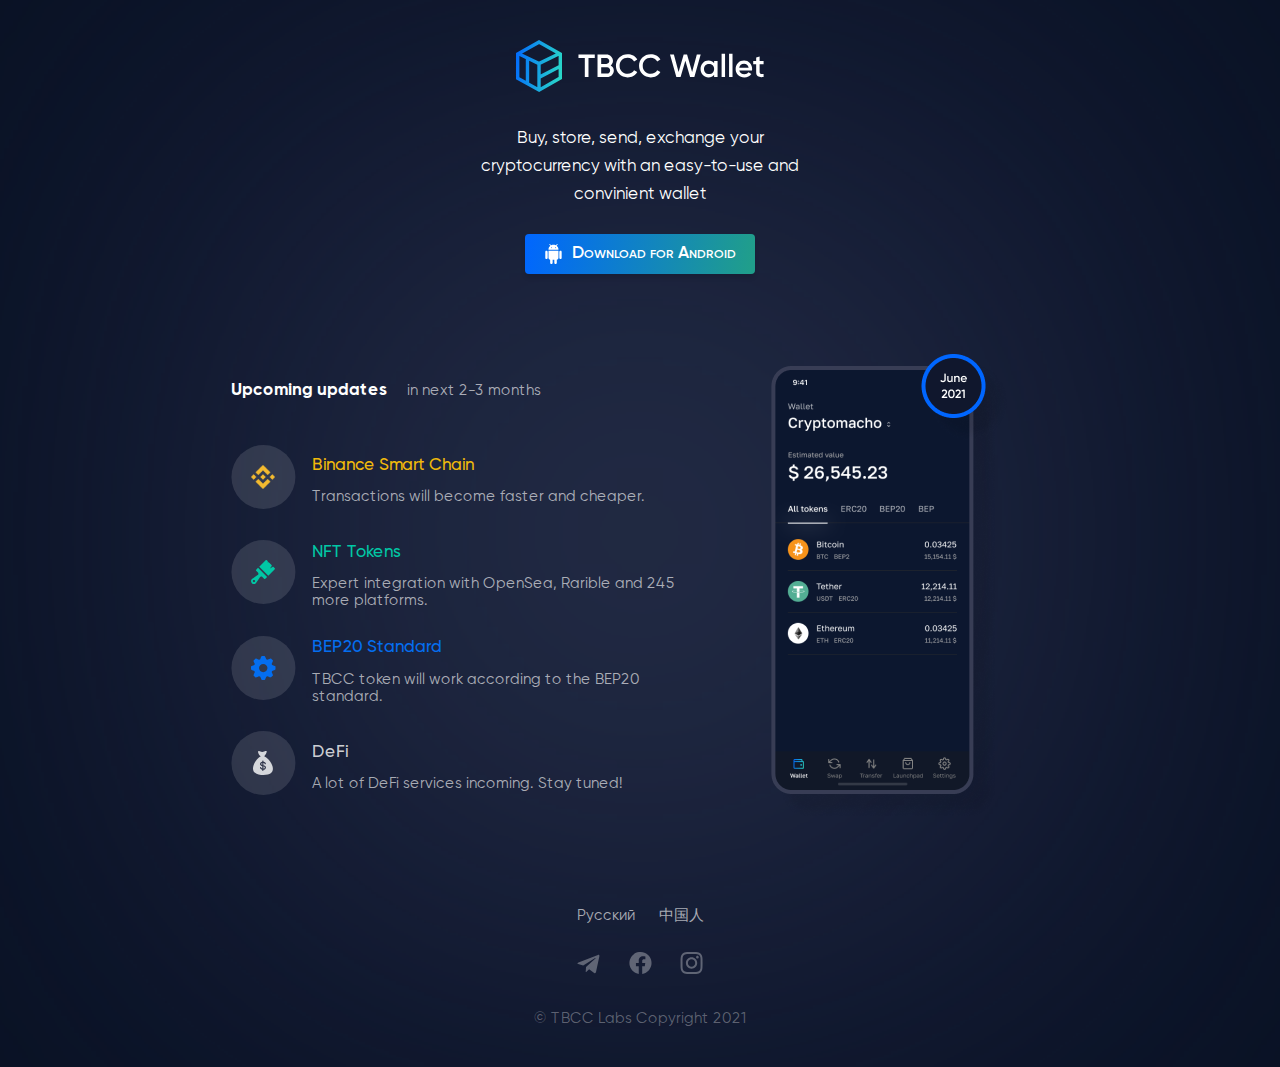
==== index.html @ d1c613a8 "first commit" ====
<!DOCTYPE html>
<html lang="en">
  <head>
    <meta charset="utf-8">
    <meta name="viewport" content="width=device-width, initial-scale=1, user-scalable=no, shrink-to-fit=no">
    <link rel="shortcut icon" type="image/x-icon" sizes="256x256" href="favicon.ico"/>
    <link rel="stylesheet" href="css/aos.css">
    <link rel="stylesheet" href="css/style.css">
    <title>Home</title>
  </head>
<body>

<!--заглушка-->
<section>
    <div class="center-block">

        <a href="index.html" class="logo">
            <img src="img/logo.svg" alt="">
        </a>

        <p id="plugP">
            Buy, store, send, exchange your cryptocurrency
            with an easy-to-use and convinient wallet
        </p>

        <a href="#" class="btn">
            <svg width="17" height="20" viewBox="0 0 17 20" fill="none" xmlns="http://www.w3.org/2000/svg">
                <g clip-path="url(#clip0)">
                    <path d="M1.41553 6.65836C0.726525 6.65836 0.167969 7.21691 0.167969 7.90592V13.7279C0.167969 14.4169 0.726525 14.9754 1.41553 14.9754C2.10454 14.9754 2.66309 14.4169 2.66309 13.7279V7.90592C2.66309 7.21691 2.10454 6.65836 1.41553 6.65836Z" fill="white"/>
                    <path d="M15.5544 6.65836C14.8654 6.65836 14.3069 7.21691 14.3069 7.90592V13.7279C14.3069 14.4169 14.8654 14.9754 15.5544 14.9754C16.2435 14.9754 16.802 14.4169 16.802 13.7279V7.90592C16.802 7.21691 16.2435 6.65836 15.5544 6.65836Z" fill="white"/>
                    <path d="M13.0594 6.65836H3.91062C3.68095 6.65836 3.49475 6.84455 3.49475 7.07422V13.7279C3.49456 14.7161 4.18992 15.5679 5.15818 15.7656V18.7181C5.15818 19.4071 5.71674 19.9657 6.40575 19.9657C7.09475 19.9657 7.65331 19.4071 7.65331 18.7181V15.8071H9.31674V18.7181C9.31674 19.4071 9.8753 19.9657 10.5643 19.9657C11.2533 19.9657 11.8119 19.4071 11.8119 18.7181V15.7656C12.7801 15.5679 13.4755 14.7161 13.4753 13.7279V7.07422C13.4753 6.84455 13.2891 6.65836 13.0594 6.65836Z" fill="white"/>
                    <path d="M11.5082 1.72799L12.5221 0.71497C12.6872 0.555399 12.6918 0.292163 12.5323 0.126939C12.3727 -0.0382459 12.1095 -0.0428073 11.9442 0.116725C11.9408 0.120078 11.9374 0.123469 11.934 0.126939L10.753 1.30799C9.30654 0.679649 7.66416 0.679649 6.21769 1.30799L5.03668 0.126121C4.87149 -0.0334506 4.60822 -0.0288502 4.44865 0.136335C4.29301 0.297505 4.29301 0.552982 4.44865 0.714113L5.46167 1.72795C4.2267 2.54511 3.48705 3.92994 3.49469 5.41076C3.49469 5.64043 3.68089 5.82663 3.91056 5.82663H13.0594C13.289 5.82663 13.4752 5.64043 13.4752 5.41076C13.4828 3.92998 12.7432 2.54515 11.5082 1.72799Z" fill="white"/>
                    <path d="M6.40574 4.16325C6.63541 4.16325 6.8216 3.97706 6.8216 3.74738C6.8216 3.5177 6.63541 3.33151 6.40574 3.33151C6.17606 3.33151 5.98987 3.5177 5.98987 3.74738C5.98987 3.97706 6.17606 4.16325 6.40574 4.16325Z" fill="#046CF3"/>
                    <path d="M10.5643 4.16325C10.794 4.16325 10.9802 3.97706 10.9802 3.74738C10.9802 3.5177 10.794 3.33151 10.5643 3.33151C10.3346 3.33151 10.1484 3.5177 10.1484 3.74738C10.1484 3.97706 10.3346 4.16325 10.5643 4.16325Z" fill="#046CF3"/>
                </g>
                <defs>
                    <clipPath id="clip0">
                        <rect width="16.6862" height="20" fill="white" transform="translate(0.139648)"/>
                    </clipPath>
                </defs>
            </svg>
            <span id="plugButton">Download for Android</span>
        </a>

        <div class="two-block">
            <div class="column-one">
                <div class="caption">
                    <i style="font-style: normal" id="plugCaption">Upcoming updates</i>
                    <span id="plugCaptionSpan">in next 2-3 months</span>
                </div>
                <div class="column__list">
                    <div class="list-item">
                        <div class="logo-icon">
                            <img src="img/icon1.svg" alt="">
                        </div>
                        <div class="text">
                            <div class="name name--yellow">Binance Smart Chain</div>
                            <p id="plugItemOne">Transactions will become faster and cheaper.</p>
                        </div>
                    </div>
                    <div class="list-item">
                        <div class="logo-icon">
                            <img src="img/icon2.svg" alt="">
                        </div>
                        <div class="text">
                            <div class="name name--green">NFT Tokens</div>
                            <p id="plugItemTwo">
                                Expert integration with OpenSea, Rarible and 245 more platforms.
                            </p>
                        </div>
                    </div>
                    <div class="list-item">
                        <div class="logo-icon">
                            <img src="img/icon3.svg" alt="">
                        </div>
                        <div class="text">
                            <div class="name name--blue">BEP20 Standard</div>
                            <p id="plugItemThree">
                                TBCC token will work according to the BEP20 standard.
                            </p>
                        </div>
                    </div>
                    <div class="list-item">
                        <div class="logo-icon">
                            <img src="img/icon4.svg" alt="">
                        </div>
                        <div class="text">
                            <div class="name">DeFi</div>
                            <p id="plugItemFour">A lot of DeFi services incoming. Stay tuned!</p>
                        </div>
                    </div>
                </div>
            </div>
            <div class="column-two">
                <img src="img/plug.png" alt="">
            </div>
        </div>

        <div class="lang-box">
            <span id="lang-ru">Русский</span>
            <span id="lang-ch">中国人</span>
        </div>

        <div class="soc-box">
            <a href="https://t.me/joinchat/AAAAAFKdWltCBS0pf0ETiQ">
                <svg width="23" height="20" viewBox="0 0 23 20" fill="none" xmlns="http://www.w3.org/2000/svg">
                    <path d="M20.9279 0.895567L1.44176 8.40964C0.112916 8.94285 0.119189 9.68516 1.20129 10.0166L6.2009 11.5775L17.7788 4.27256C18.3256 3.94114 18.8264 4.11887 18.4145 4.4848L9.03423 12.9503L9.13041 13.1186L9.03423 12.9513L8.68921 18.1078C8.88517 18.1053 9.07802 18.0585 9.2533 17.9709C9.42858 17.8833 9.58174 17.7571 9.70126 17.6018L12.1321 15.2389L17.1871 18.9756C18.1176 19.4879 18.7888 19.2223 19.0209 18.1109L22.3393 2.4722C22.6791 1.1099 21.8197 0.492001 20.93 0.895567" fill="white" fill-opacity="0.32"/>
                </svg>

            </a>
            <a href="https://m.facebook.com/TBCC-Labs-112734580490523/">
                <svg width="23" height="22" viewBox="0 0 23 22" fill="none" xmlns="http://www.w3.org/2000/svg">
                    <path d="M22.5502 11.0687C22.5504 8.95335 21.9444 6.88221 20.8039 5.1006C19.6635 3.31899 18.0363 1.90154 16.1151 1.01612C14.194 0.130707 12.0593 -0.185581 9.96393 0.104716C7.86856 0.395012 5.90028 1.27973 4.29219 2.6541C2.6841 4.02846 1.50357 5.8349 0.890414 7.85946C0.277253 9.88403 0.25715 12.0419 0.832484 14.0775C1.40782 16.1132 2.55449 17.9413 4.13669 19.3454C5.7189 20.7495 7.67035 21.6707 9.75994 22V14.2608H6.93329V11.0687H9.75994V8.6296C9.69834 8.06038 9.76279 7.48458 9.94873 6.94308C10.1347 6.40157 10.4375 5.90764 10.8358 5.49635C11.2341 5.08506 11.7181 4.76649 12.2533 4.56326C12.7886 4.36003 13.362 4.27712 13.9329 4.32042C14.7578 4.33149 15.5815 4.409 16.3942 4.5485V7.25004H15.0036C14.7651 7.21912 14.5228 7.24197 14.2943 7.31692C14.0658 7.39187 13.857 7.51701 13.6832 7.68318C13.5094 7.84935 13.375 8.05232 13.2898 8.2772C13.2047 8.50209 13.1709 8.74318 13.1911 8.98279V11.0577H16.2691L15.7786 14.2486H13.1911V21.9889C15.7989 21.5879 18.1767 20.266 19.8936 18.2626C21.6106 16.2593 22.553 13.7071 22.5502 11.0687Z" fill="white" fill-opacity="0.32"/>
                </svg>

            </a>
            <a href="http://Instagram.com/tbcc_labs">
                <svg width="23" height="22" viewBox="0 0 23 22" fill="none" xmlns="http://www.w3.org/2000/svg">
                    <path d="M11.5503 1.98202C14.4874 1.98202 14.8353 1.9932 15.9952 2.04612C17.0677 2.09507 17.6501 2.27427 18.0378 2.42487C18.5512 2.62442 18.9177 2.86282 19.3026 3.24773C19.6875 3.63263 19.9259 3.99911 20.1254 4.51251C20.276 4.90017 20.4552 5.48261 20.5042 6.55506C20.5571 7.71501 20.5683 8.06288 20.5683 11C20.5683 13.9372 20.5571 14.285 20.5042 15.4449C20.4552 16.5174 20.276 17.0999 20.1254 17.4875C19.9259 18.0009 19.6875 18.3674 19.3026 18.7523C18.9177 19.1372 18.5512 19.3756 18.0378 19.5751C17.6501 19.7258 17.0677 19.905 15.9952 19.9539C14.8355 20.0068 14.4876 20.018 11.5503 20.018C8.61296 20.018 8.26508 20.0068 7.10535 19.9539C6.03286 19.905 5.45042 19.7258 5.06281 19.5751C4.54936 19.3756 4.18288 19.1372 3.79798 18.7523C3.41307 18.3674 3.17466 18.0009 2.97516 17.4875C2.82452 17.0999 2.64532 16.5174 2.59637 15.445C2.54345 14.285 2.53227 13.9372 2.53227 11C2.53227 8.06288 2.54345 7.71501 2.59637 6.5551C2.64532 5.48261 2.82452 4.90017 2.97516 4.51251C3.17466 3.99911 3.41307 3.63263 3.79798 3.24773C4.18288 2.86282 4.54936 2.62442 5.06281 2.42487C5.45042 2.27427 6.03286 2.09507 7.10531 2.04612C8.26525 1.9932 8.61313 1.98202 11.5503 1.98202ZM11.5503 0C8.56283 0 8.18827 0.0126627 7.01501 0.0661955C5.84414 0.119641 5.04456 0.305565 4.34483 0.577508C3.62148 0.85862 3.00804 1.23475 2.39652 1.84627C1.785 2.45779 1.40887 3.07123 1.12776 3.79458C0.855814 4.49431 0.66989 5.29389 0.616445 6.46476C0.562912 7.63798 0.550293 8.01258 0.550293 11C0.550293 13.9875 0.562912 14.3621 0.616445 15.5353C0.66989 16.7062 0.855814 17.5057 1.12776 18.2055C1.40887 18.9288 1.785 19.5423 2.39652 20.1538C3.00804 20.7653 3.62148 21.1414 4.34483 21.4225C5.04456 21.6945 5.84414 21.8804 7.01501 21.9338C8.18827 21.9874 8.56283 22 11.5503 22C14.5377 22 14.9123 21.9874 16.0855 21.9338C17.2564 21.8804 18.056 21.6945 18.7557 21.4225C19.4791 21.1414 20.0925 20.7653 20.704 20.1538C21.3155 19.5423 21.6917 18.9288 21.9728 18.2055C22.2447 17.5057 22.4307 16.7062 22.4841 15.5353C22.5376 14.3621 22.5503 13.9875 22.5503 11C22.5503 8.01258 22.5376 7.63798 22.4841 6.46476C22.4307 5.29389 22.2447 4.49431 21.9728 3.79458C21.6917 3.07123 21.3155 2.45779 20.704 1.84627C20.0925 1.23475 19.4791 0.85862 18.7557 0.577508C18.056 0.305565 17.2564 0.119641 16.0855 0.0661955C14.9123 0.0126627 14.5377 0 11.5503 0ZM11.5503 5.35136C8.43061 5.35136 5.9016 7.88036 5.9016 11C5.9016 14.1197 8.43061 16.6487 11.5503 16.6487C14.6699 16.6487 17.1989 14.1197 17.1989 11C17.1989 7.88036 14.6699 5.35136 11.5503 5.35136ZM11.5503 14.6667C9.52524 14.6667 7.88358 13.0251 7.88358 11C7.88358 8.97499 9.52524 7.33333 11.5503 7.33333C13.5753 7.33333 15.217 8.97499 15.217 11C15.217 13.0251 13.5753 14.6667 11.5503 14.6667ZM18.7421 5.12819C18.7421 5.85721 18.1511 6.44821 17.4221 6.44821C16.6931 6.44821 16.1021 5.85721 16.1021 5.12819C16.1021 4.39916 16.6931 3.80821 17.4221 3.80821C18.1511 3.80821 18.7421 4.39916 18.7421 5.12819Z" fill="white" fill-opacity="0.32"/>
                </svg>
            </a>
        </div>

        <div class="corp">© TBCC Labs Copyright 2021</div>

    </div>

</section>
<!-- конец заглушки-->

    <script src="js/jquery.min.js"></script>
    <script src="js/aos.js"></script>
    <script src="js/scripts.js"></script>
  </body>
</html>
---- css/style.css ----
@font-face {
  font-family: 'Gilroy';
  src: url("../fonts/Gilroy-Regular.eot");
  src: local("Gilroy Regular"), local("Gilroy-Regular"), url("../fonts/Gilroy-Regular.eot?#iefix") format("embedded-opentype"), url("../fonts/Gilroy-Regular.woff2") format("woff2"), url("../fonts/Gilroy-Regular.woff") format("woff"), url("../fonts/Gilroy-Regular.ttf") format("truetype");
  font-weight: normal;
  font-style: normal; }
@font-face {
  font-family: 'Gilroy-ExtraboldItalic';
  src: url("../fonts/Gilroy-ExtraboldItalic.eot");
  src: local("Gilroy Extrabold Italic"), local("Gilroy-ExtraboldItalic"), url("../fonts/Gilroy-ExtraboldItalic.eot?#iefix") format("embedded-opentype"), url("../fonts/Gilroy-ExtraboldItalic.woff2") format("woff2"), url("../fonts/Gilroy-ExtraboldItalic.woff") format("woff"), url("../fonts/Gilroy-ExtraboldItalic.ttf") format("truetype");
  font-weight: 800;
  font-style: italic; }
@font-face {
  font-family: 'Gilroy-Bold';
  src: url("../fonts/Gilroy-Bold.eot");
  src: local("Gilroy Bold"), local("Gilroy-Bold"), url("../fonts/Gilroy-Bold.eot?#iefix") format("embedded-opentype"), url("../fonts/Gilroy-Bold.woff2") format("woff2"), url("../fonts/Gilroy-Bold.woff") format("woff"), url("../fonts/Gilroy-Bold.ttf") format("truetype");
  font-weight: bold;
  font-style: normal; }
@font-face {
  font-family: 'Gilroy-Black';
  src: url("../fonts/Gilroy-Black.eot");
  src: local("Gilroy Black"), local("Gilroy-Black"), url("../fonts/Gilroy-Black.eot?#iefix") format("embedded-opentype"), url("../fonts/Gilroy-Black.woff2") format("woff2"), url("../fonts/Gilroy-Black.woff") format("woff"), url("../fonts/Gilroy-Black.ttf") format("truetype");
  font-weight: 900;
  font-style: normal; }
@font-face {
  font-family: 'Gilroy-Light';
  src: url("../fonts/Gilroy-Light.eot");
  src: local("Gilroy Light"), local("Gilroy-Light"), url("../fonts/Gilroy-Light.eot?#iefix") format("embedded-opentype"), url("../fonts/Gilroy-Light.woff2") format("woff2"), url("../fonts/Gilroy-Light.woff") format("woff"), url("../fonts/Gilroy-Light.ttf") format("truetype");
  font-weight: 300;
  font-style: normal; }
@font-face {
  font-family: 'Gilroy-Semibold';
  src: url("../fonts/Gilroy-Semibold.eot");
  src: local("Gilroy Semibold"), local("Gilroy-Semibold"), url("../fonts/Gilroy-Semibold.eot?#iefix") format("embedded-opentype"), url("../fonts/Gilroy-Semibold.woff2") format("woff2"), url("../fonts/Gilroy-Semibold.woff") format("woff"), url("../fonts/Gilroy-Semibold.ttf") format("truetype");
  font-weight: 600;
  font-style: normal; }
@font-face {
  font-family: 'Gilroy-Medium';
  src: url("../fonts/Gilroy-Medium.eot");
  src: local("Gilroy Medium"), local("Gilroy-Medium"), url("../fonts/Gilroy-Medium.eot?#iefix") format("embedded-opentype"), url("../fonts/Gilroy-Medium.woff2") format("woff2"), url("../fonts/Gilroy-Medium.woff") format("woff"), url("../fonts/Gilroy-Medium.ttf") format("truetype");
  font-weight: 500;
  font-style: normal; }
@font-face {
  font-family: 'Gilroy-MediumItalic';
  src: url("../fonts/Gilroy-MediumItalic.eot");
  src: local("Gilroy Medium Italic"), local("Gilroy-MediumItalic"), url("../fonts/Gilroy-MediumItalic.eot?#iefix") format("embedded-opentype"), url("../fonts/Gilroy-MediumItalic.woff2") format("woff2"), url("../fonts/Gilroy-MediumItalic.woff") format("woff"), url("../fonts/Gilroy-MediumItalic.ttf") format("truetype");
  font-weight: 500;
  font-style: italic; }
@font-face {
  font-family: 'Gilroy-BlackItalic';
  src: url("../fonts/Gilroy-BlackItalic.eot");
  src: local("Gilroy Black Italic"), local("Gilroy-BlackItalic"), url("../fonts/Gilroy-BlackItalic.eot?#iefix") format("embedded-opentype"), url("../fonts/Gilroy-BlackItalic.woff2") format("woff2"), url("../fonts/Gilroy-BlackItalic.woff") format("woff"), url("../fonts/Gilroy-BlackItalic.ttf") format("truetype");
  font-weight: 900;
  font-style: italic; }
@font-face {
  font-family: 'Gilroy-UltraLight';
  src: url("../fonts/Gilroy-UltraLight.eot");
  src: local("Gilroy UltraLight"), local("Gilroy-UltraLight"), url("../fonts/Gilroy-UltraLight.eot?#iefix") format("embedded-opentype"), url("../fonts/Gilroy-UltraLight.woff2") format("woff2"), url("../fonts/Gilroy-UltraLight.woff") format("woff"), url("../fonts/Gilroy-UltraLight.ttf") format("truetype");
  font-weight: 200;
  font-style: normal; }
@font-face {
  font-family: 'Gilroy-RegularItalic';
  src: url("../fonts/Gilroy-RegularItalic.eot");
  src: local("Gilroy Regular Italic"), local("Gilroy-RegularItalic"), url("../fonts/Gilroy-RegularItalic.eot?#iefix") format("embedded-opentype"), url("../fonts/Gilroy-RegularItalic.woff2") format("woff2"), url("../fonts/Gilroy-RegularItalic.woff") format("woff"), url("../fonts/Gilroy-RegularItalic.ttf") format("truetype");
  font-weight: normal;
  font-style: italic; }
@font-face {
  font-family: 'Gilroy-SemiboldItalic';
  src: url("../fonts/Gilroy-SemiboldItalic.eot");
  src: local("Gilroy Semibold Italic"), local("Gilroy-SemiboldItalic"), url("../fonts/Gilroy-SemiboldItalic.eot?#iefix") format("embedded-opentype"), url("../fonts/Gilroy-SemiboldItalic.woff2") format("woff2"), url("../fonts/Gilroy-SemiboldItalic.woff") format("woff"), url("../fonts/Gilroy-SemiboldItalic.ttf") format("truetype");
  font-weight: 600;
  font-style: italic; }
@font-face {
  font-family: 'Gilroy-HeavyItalic';
  src: url("../fonts/Gilroy-HeavyItalic.eot");
  src: local("Gilroy Heavy Italic"), local("Gilroy-HeavyItalic"), url("../fonts/Gilroy-HeavyItalic.eot?#iefix") format("embedded-opentype"), url("../fonts/Gilroy-HeavyItalic.woff2") format("woff2"), url("../fonts/Gilroy-HeavyItalic.woff") format("woff"), url("../fonts/Gilroy-HeavyItalic.ttf") format("truetype");
  font-weight: 900;
  font-style: italic; }
@font-face {
  font-family: 'Gilroy-Extrabold';
  src: url("../fonts/Gilroy-Extrabold.eot");
  src: local("Gilroy Extrabold"), local("Gilroy-Extrabold"), url("../fonts/Gilroy-Extrabold.eot?#iefix") format("embedded-opentype"), url("../fonts/Gilroy-Extrabold.woff2") format("woff2"), url("../fonts/Gilroy-Extrabold.woff") format("woff"), url("../fonts/Gilroy-Extrabold.ttf") format("truetype");
  font-weight: 800;
  font-style: normal; }
@font-face {
  font-family: 'Gilroy-BoldItalic';
  src: url("../fonts/Gilroy-BoldItalic.eot");
  src: local("Gilroy Bold Italic"), local("Gilroy-BoldItalic"), url("../fonts/Gilroy-BoldItalic.eot?#iefix") format("embedded-opentype"), url("../fonts/Gilroy-BoldItalic.woff2") format("woff2"), url("../fonts/Gilroy-BoldItalic.woff") format("woff"), url("../fonts/Gilroy-BoldItalic.ttf") format("truetype");
  font-weight: bold;
  font-style: italic; }
@font-face {
  font-family: 'Gilroy-UltraLightItalic';
  src: url("../fonts/Gilroy-UltraLightItalic.eot");
  src: local("Gilroy UltraLight Italic"), local("Gilroy-UltraLightItalic"), url("../fonts/Gilroy-UltraLightItalic.eot?#iefix") format("embedded-opentype"), url("../fonts/Gilroy-UltraLightItalic.woff2") format("woff2"), url("../fonts/Gilroy-UltraLightItalic.woff") format("woff"), url("../fonts/Gilroy-UltraLightItalic.ttf") format("truetype");
  font-weight: 200;
  font-style: italic; }
@font-face {
  font-family: 'Gilroy-LightItalic';
  src: url("../fonts/Gilroy-LightItalic.eot");
  src: local("Gilroy Light Italic"), local("Gilroy-LightItalic"), url("../fonts/Gilroy-LightItalic.eot?#iefix") format("embedded-opentype"), url("../fonts/Gilroy-LightItalic.woff2") format("woff2"), url("../fonts/Gilroy-LightItalic.woff") format("woff"), url("../fonts/Gilroy-LightItalic.ttf") format("truetype");
  font-weight: 300;
  font-style: italic; }
@font-face {
  font-family: 'Gilroy-Heavy';
  src: url("../fonts/Gilroy-Heavy.eot");
  src: local("Gilroy Heavy"), local("Gilroy-Heavy"), url("../fonts/Gilroy-Heavy.eot?#iefix") format("embedded-opentype"), url("../fonts/Gilroy-Heavy.woff2") format("woff2"), url("../fonts/Gilroy-Heavy.woff") format("woff"), url("../fonts/Gilroy-Heavy.ttf") format("truetype");
  font-weight: 900;
  font-style: normal; }
@font-face {
  font-family: 'Gilroy-Thin';
  src: url("../fonts/Gilroy-Thin.eot");
  src: local("Gilroy Thin"), local("Gilroy-Thin"), url("../fonts/Gilroy-Thin.eot?#iefix") format("embedded-opentype"), url("../fonts/Gilroy-Thin.woff2") format("woff2"), url("../fonts/Gilroy-Thin.woff") format("woff"), url("../fonts/Gilroy-Thin.ttf") format("truetype");
  font-weight: 100;
  font-style: normal; }
@font-face {
  font-family: 'Gilroy-ThinItalic';
  src: url("../fonts/Gilroy-ThinItalic.eot");
  src: local("Gilroy Thin Italic"), local("Gilroy-ThinItalic"), url("../fonts/Gilroy-ThinItalic.eot?#iefix") format("embedded-opentype"), url("../fonts/Gilroy-ThinItalic.woff2") format("woff2"), url("../fonts/Gilroy-ThinItalic.woff") format("woff"), url("../fonts/Gilroy-ThinItalic.ttf") format("truetype");
  font-weight: 100;
  font-style: italic; }
/*reset css*/
html, body, div, span, applet, object, iframe,
h1, h2, h3, h4, h5, h6, p, blockquote, pre,
a, abbr, acronym, address, big, cite, code,
del, dfn, em, img, ins, kbd, q, s, samp,
small, strike, strong, sub, sup, tt, var,
b, u, i, center,
dl, dt, dd, ol, ul, li,
fieldset, form, label, legend,
table, caption, tbody, tfoot, thead, tr, th, td,
article, aside, canvas, details, embed,
figure, figcaption, footer, header, hgroup,
menu, nav, output, ruby, section, summary,
time, mark, audio, video {
  margin: 0;
  padding: 0;
  border: 0;
  font-size: 100%;
  font-family: inherit;
  vertical-align: baseline; }

/* HTML5 display-role reset for older browsers */
article, aside, details, figcaption, figure,
footer, header, hgroup, menu, nav, section {
  display: block; }

html, body {
  width: 100vw; }

a {
  text-decoration: none;
  -webkit-transition: all 0.5s ease;
  -o-transition: all 0.5s ease;
  transition: all 0.5s ease; }
  a:hover {
    text-decoration: none; }

body {
  font-family: "Golos-Regular", sans-serif;
  font-style: normal;
  font-weight: normal;
  font-size: 16px;
  line-height: 1.6;
  color: white;
  background: #081122;
  overflow-x: hidden; }
  body::-webkit-scrollbar {
    width: 0; }

p {
  font-family: 'Gilroy', sans-serif;
  font-style: normal;
  font-weight: normal;
  font-size: 17px;
  line-height: 1.65;
  text-align: center;
  color: #FFFFFF;
  margin: 25px 0;
  max-width: 365px; }
  @media (max-width: 768px) {
    p {
      text-align: left; } }

.btn {
  display: -webkit-box;
  display: -ms-flexbox;
  display: flex;
  -webkit-box-pack: center;
  -ms-flex-pack: center;
  justify-content: center;
  -webkit-box-align: center;
  -ms-flex-align: center;
  align-items: center;
  font-family: 'Gilroy-Semibold', sans-serif;
  font-style: normal;
  font-size: 17px;
  line-height: 1.4;
  font-variant: small-caps;
  color: #FFFFFF;
  width: 230px;
  height: 40px;
  background: -o-linear-gradient(349.78deg, #0066FF 0%, #209E8B 97.55%);
  background: linear-gradient(100.22deg, #0066FF 0%, #209E8B 97.55%);
  -webkit-box-shadow: 0px 4px 4px rgba(0, 0, 0, 0.1);
  box-shadow: 0px 4px 4px rgba(0, 0, 0, 0.1);
  border-radius: 4px;
  margin-bottom: 80px; }
  @media (max-width: 768px) {
    .btn {
      margin-bottom: 40px; } }
  .btn svg {
    margin-right: 10px; }

section {
  display: -webkit-box;
  display: -ms-flexbox;
  display: flex;
  -webkit-box-pack: center;
  -ms-flex-pack: center;
  justify-content: center;
  -webkit-box-align: center;
  -ms-flex-align: center;
  align-items: center;
  width: 100%;
  height: auto;
  min-height: 100vh;
  padding: 40px 0;
  -webkit-box-sizing: border-box;
  box-sizing: border-box; }

.center-block {
  display: -webkit-box;
  display: -ms-flexbox;
  display: flex;
  -webkit-box-orient: vertical;
  -webkit-box-direction: normal;
  -ms-flex-direction: column;
  flex-direction: column;
  -webkit-box-align: center;
  -ms-flex-align: center;
  align-items: center;
  width: 90%;
  max-width: 818px;
  position: relative; }
  @media (max-width: 768px) {
    .center-block {
      -webkit-box-align: start;
      -ms-flex-align: start;
      align-items: flex-start; } }
  .center-block:before {
    content: '';
    background: -o-radial-gradient(50% 50%, 50% 50%, rgba(77, 93, 108, 0.6) 0%, rgba(31, 33, 77, 0.6) 100%);
    background: radial-gradient(50% 50% at 50% 50%, rgba(77, 93, 108, 0.6) 0%, rgba(31, 33, 77, 0.6) 100%);
    -webkit-filter: blur(250px);
    filter: blur(250px);
    width: 1000px;
    height: 1000px;
    position: absolute;
    top: 50%;
    left: 50%;
    -webkit-transform: translate(-50%, -50%);
    -ms-transform: translate(-50%, -50%);
    transform: translate(-50%, -50%);
    z-index: -1; }

.two-block {
  display: -webkit-box;
  display: -ms-flexbox;
  display: flex;
  -webkit-box-pack: justify;
  -ms-flex-pack: justify;
  justify-content: space-between;
  width: 100%;
  height: auto;
  margin-bottom: 80px; }
  @media (max-width: 768px) {
    .two-block {
      margin-bottom: 40px; } }

.column-one {
  width: 64%;
  display: -webkit-box;
  display: -ms-flexbox;
  display: flex;
  -webkit-box-orient: vertical;
  -webkit-box-direction: normal;
  -ms-flex-direction: column;
  flex-direction: column; }
  @media (max-width: 768px) {
    .column-one {
      width: 100%; } }
  .column-one .caption {
    font-family: 'Gilroy-Bold', sans-serif;
    font-size: 17px;
    line-height: 1.4;
    color: #FFFFFF;
    margin-bottom: 42px;
    margin-top: 25px; }
    .column-one .caption span {
      font-family: 'Gilroy', sans-serif;
      font-size: 15px;
      line-height: 17px;
      color: rgba(255, 255, 255, 0.64);
      margin-left: 15px; }
  .column-one .column__list {
    display: -webkit-box;
    display: -ms-flexbox;
    display: flex;
    -webkit-box-orient: vertical;
    -webkit-box-direction: normal;
    -ms-flex-direction: column;
    flex-direction: column;
    width: 100%; }
    .column-one .column__list .list-item {
      display: -webkit-box;
      display: -ms-flexbox;
      display: flex;
      margin-bottom: 24px;
      -webkit-box-align: center;
      -ms-flex-align: center;
      align-items: center;
      -webkit-box-pack: start;
      -ms-flex-pack: start;
      justify-content: flex-start; }
      .column-one .column__list .list-item .logo-icon {
        margin-right: 16px; }
      .column-one .column__list .list-item .text {
        display: -webkit-box;
        display: -ms-flexbox;
        display: flex;
        -webkit-box-orient: vertical;
        -webkit-box-direction: normal;
        -ms-flex-direction: column;
        flex-direction: column;
        -webkit-box-align: start;
        -ms-flex-align: start;
        align-items: flex-start; }
        .column-one .column__list .list-item .text .name {
          font-family: 'Gilroy-Medium', sans-serif;
          font-style: normal;
          font-weight: 500;
          font-size: 17px;
          line-height: 1.18;
          text-align: center;
          color: rgba(255, 255, 255, 0.8);
          margin-bottom: 12px; }
          .column-one .column__list .list-item .text .name.name--yellow {
            color: #F0B90B; }
          .column-one .column__list .list-item .text .name.name--green {
            color: #01C7A5; }
          .column-one .column__list .list-item .text .name.name--blue {
            color: #046EF0; }
        .column-one .column__list .list-item .text p {
          font-family: 'Gilroy', sans-serif;
          font-style: normal;
          font-weight: normal;
          font-size: 15px;
          line-height: 17px;
          color: rgba(255, 255, 255, 0.64);
          margin: 0;
          text-align: left; }

.column-two {
  width: 34%; }
  @media (max-width: 768px) {
    .column-two {
      display: none; } }

.lang-box {
  display: -webkit-box;
  display: -ms-flexbox;
  display: flex;
  -webkit-box-pack: center;
  -ms-flex-pack: center;
  justify-content: center;
  -webkit-box-align: center;
  -ms-flex-align: center;
  align-items: center;
  margin-bottom: 28px; }
  .lang-box span {
    font-family: 'Gilroy', sans-serif;
    font-style: normal;
    font-weight: normal;
    font-size: 15px;
    line-height: 17px;
    color: rgba(255, 255, 255, 0.64);
    cursor: pointer; }
    .lang-box span:nth-last-child(1) {
      margin-left: 24px; }

.soc-box a {
  margin: 0 12px; }

.corp {
  font-family: 'Gilroy', sans-serif;
  font-style: normal;
  font-weight: normal;
  font-size: 15px;
  line-height: 17px;
  color: rgba(255, 255, 255, 0.32);
  margin-top: 28px; }

/*# sourceMappingURL=style.css.map */
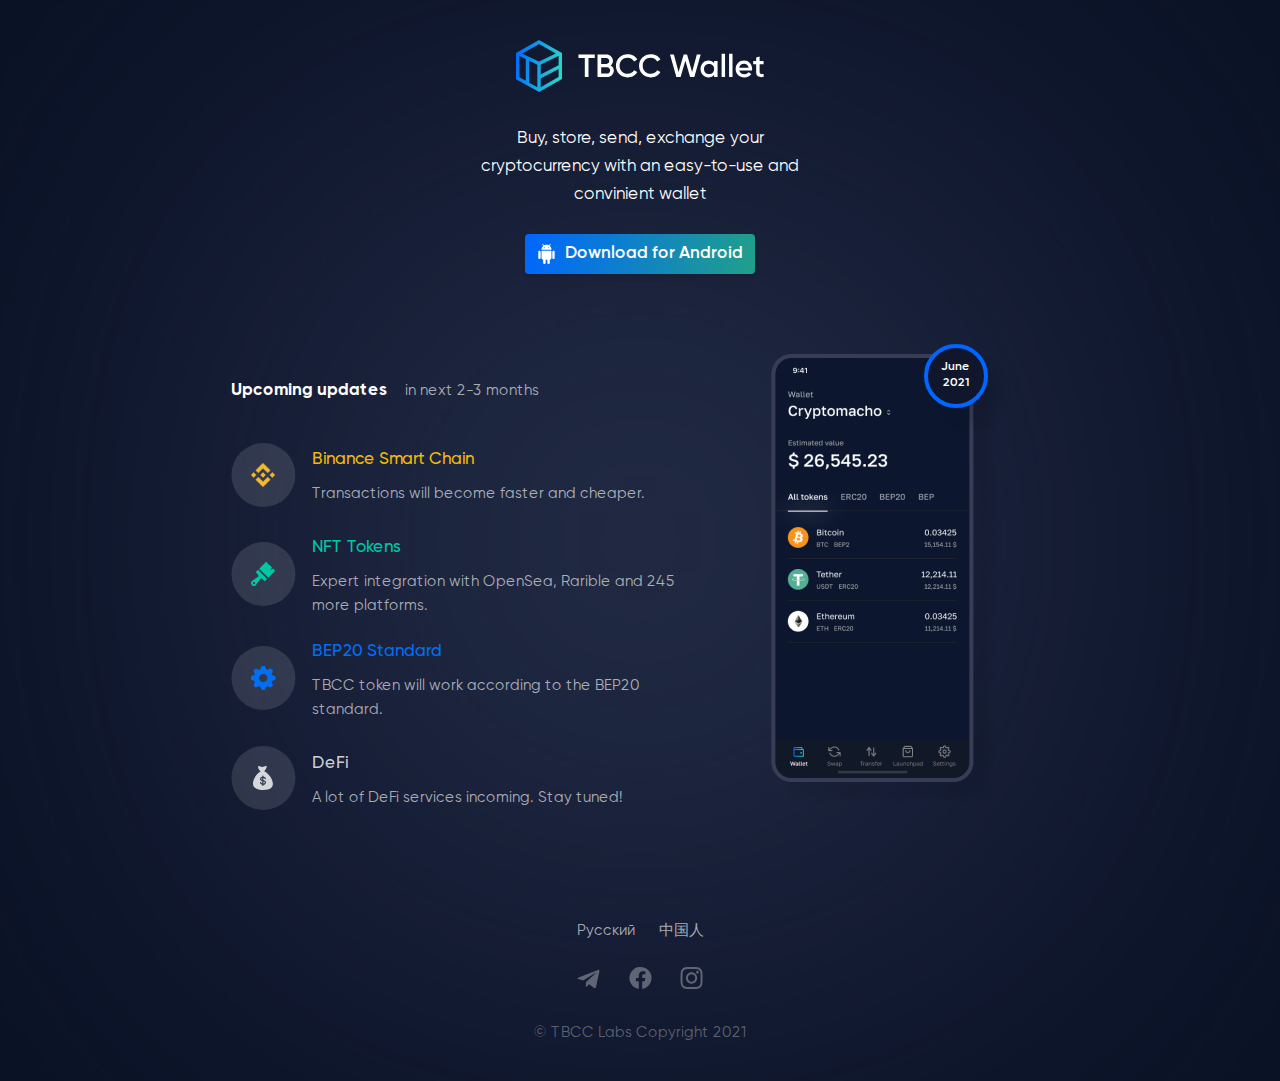
==== commit e31fc897: "fix one" ====
--- a/index.html
+++ b/index.html
@@ -92,7 +92,9 @@
                 </div>
             </div>
             <div class="column-two">
-                <img src="img/plug.png" alt="">
+                <div class="img">
+                    <img src="img/plug.png" alt="">
+                </div>
             </div>
         </div>
 
--- a/css/style.css
+++ b/css/style.css
@@ -195,7 +195,6 @@
   font-style: normal;
   font-size: 17px;
   line-height: 1.4;
-  font-variant: small-caps;
   color: #FFFFFF;
   width: 230px;
   height: 40px;
@@ -294,14 +293,27 @@
     font-size: 17px;
     line-height: 1.4;
     color: #FFFFFF;
-    margin-bottom: 42px;
+    margin-bottom: 40px;
     margin-top: 25px; }
+    @media (max-width: 768px) {
+      .column-one .caption {
+        display: -webkit-box;
+        display: -ms-flexbox;
+        display: flex;
+        -webkit-box-orient: vertical;
+        -webkit-box-direction: normal;
+        -ms-flex-direction: column;
+        flex-direction: column; } }
     .column-one .caption span {
       font-family: 'Gilroy', sans-serif;
       font-size: 15px;
       line-height: 17px;
       color: rgba(255, 255, 255, 0.64);
-      margin-left: 15px; }
+      margin-left: 13px; }
+      @media (max-width: 768px) {
+        .column-one .caption span {
+          margin-left: 0;
+          margin-top: 12px; } }
   .column-one .column__list {
     display: -webkit-box;
     display: -ms-flexbox;
@@ -355,7 +367,7 @@
           font-style: normal;
           font-weight: normal;
           font-size: 15px;
-          line-height: 17px;
+          line-height: 24px;
           color: rgba(255, 255, 255, 0.64);
           margin: 0;
           text-align: left; }
@@ -365,6 +377,43 @@
   @media (max-width: 768px) {
     .column-two {
       display: none; } }
+  .column-two .img {
+    position: relative;
+    width: 100%;
+    max-width: 227px; }
+    .column-two .img img {
+      width: 100%; }
+    .column-two .img:before {
+      content: 'June 2021';
+      position: absolute;
+      right: 0;
+      top: 0;
+      -webkit-transform: translate(-10px, -10px);
+      -ms-transform: translate(-10px, -10px);
+      transform: translate(-10px, -10px);
+      background: #10172D;
+      border: 4px solid #0066FF;
+      -webkit-box-sizing: border-box;
+      box-sizing: border-box;
+      -webkit-box-shadow: 16px 16px 8px rgba(0, 0, 0, 0.08);
+      box-shadow: 16px 16px 8px rgba(0, 0, 0, 0.08);
+      border-radius: 100%;
+      width: 64px;
+      height: 64px;
+      font-family: "Gilroy-Semibold", sans-serif;
+      font-style: normal;
+      font-weight: 600;
+      font-size: 12px;
+      line-height: 1.33;
+      display: -webkit-box;
+      display: -ms-flexbox;
+      display: flex;
+      -webkit-box-align: center;
+      -ms-flex-align: center;
+      align-items: center;
+      text-align: center;
+      color: #FFFFFF;
+      padding: 0 5px; }
 
 .lang-box {
   display: -webkit-box;
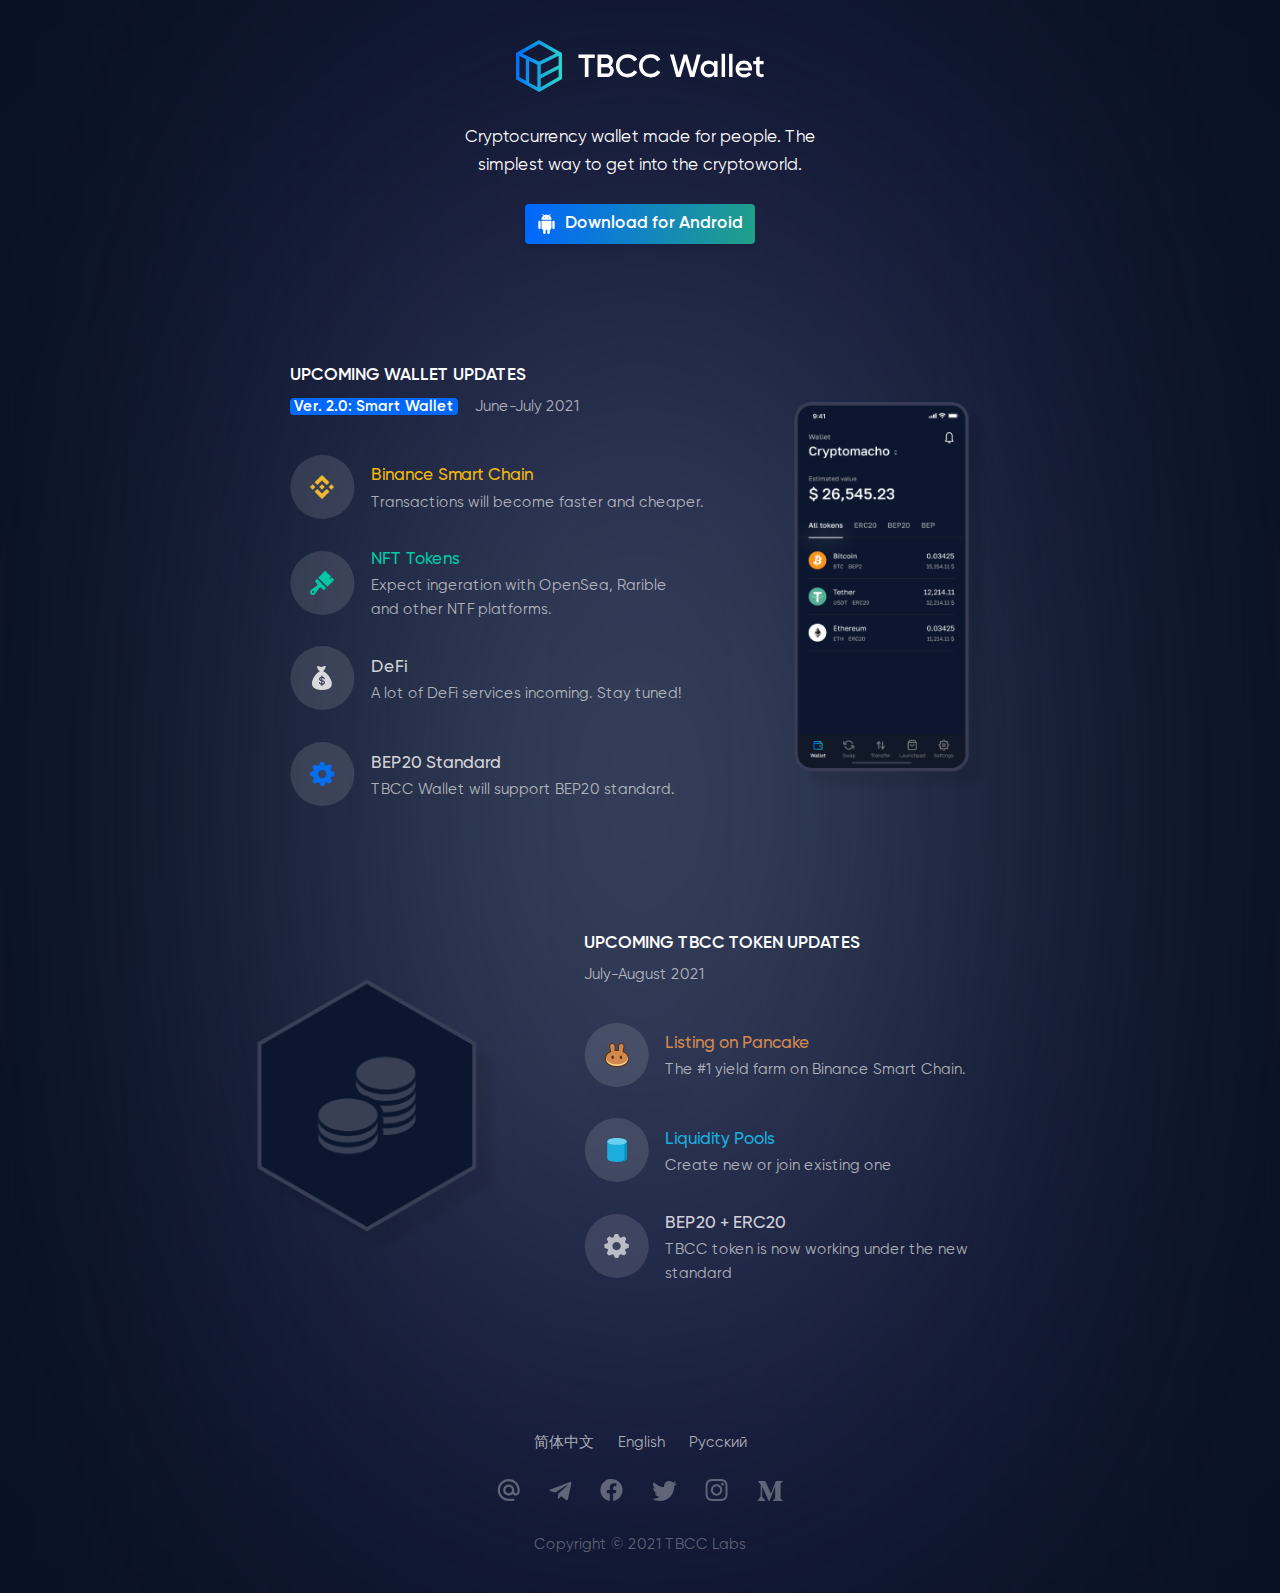
==== commit 61cc9131: "ver two" ====
--- a/index.html
+++ b/index.html
@@ -6,7 +6,7 @@
     <link rel="shortcut icon" type="image/x-icon" sizes="256x256" href="favicon.ico"/>
     <link rel="stylesheet" href="css/aos.css">
     <link rel="stylesheet" href="css/style.css">
-    <title>Home</title>
+    <title>TBCC Wallet</title>
   </head>
 <body>
 
@@ -19,8 +19,8 @@
         </a>
 
         <p id="plugP">
-            Buy, store, send, exchange your cryptocurrency
-            with an easy-to-use and convinient wallet
+            Cryptocurrency wallet made for people.
+            The simplest way to get into the cryptoworld.
         </p>
 
         <a href="#" class="btn">
@@ -44,9 +44,10 @@
 
         <div class="two-block">
             <div class="column-one">
+                <h2>Upcoming Wallet updates</h2>
                 <div class="caption">
-                    <i style="font-style: normal" id="plugCaption">Upcoming updates</i>
-                    <span id="plugCaptionSpan">in next 2-3 months</span>
+                    <i id="plugCaption">Ver. 2.0: Smart Wallet</i>
+                    <span id="plugCaptionSpan">June-July 2021</span>
                 </div>
                 <div class="column__list">
                     <div class="list-item">
@@ -65,18 +66,8 @@
                         <div class="text">
                             <div class="name name--green">NFT Tokens</div>
                             <p id="plugItemTwo">
-                                Expert integration with OpenSea, Rarible and 245 more platforms.
-                            </p>
-                        </div>
-                    </div>
-                    <div class="list-item">
-                        <div class="logo-icon">
-                            <img src="img/icon3.svg" alt="">
-                        </div>
-                        <div class="text">
-                            <div class="name name--blue">BEP20 Standard</div>
-                            <p id="plugItemThree">
-                                TBCC token will work according to the BEP20 standard.
+                                Expeсt ingeration with OpenSea, Rarible<br>
+                                and other NTF platforms.
                             </p>
                         </div>
                     </div>
@@ -89,41 +80,121 @@
                             <p id="plugItemFour">A lot of DeFi services incoming. Stay tuned!</p>
                         </div>
                     </div>
+                    <div class="list-item">
+                        <div class="logo-icon">
+                            <img src="img/icon3.svg" alt="">
+                        </div>
+                        <div class="text">
+                            <div class="name">BEP20 Standard</div>
+                            <p id="plugItemThree">
+                                TBCC Wallet will support BEP20 standard.
+                            </p>
+                        </div>
+                    </div>
                 </div>
             </div>
             <div class="column-two">
                 <div class="img">
-                    <img src="img/plug.png" alt="">
+                    <img src="img/plug.png"
+                         alt=""
+                         srcset="
+                            img/plug.png  1x,
+                            img/plug2.png  2x"
+                    >
+                </div>
+            </div>
+        </div>
+
+        <div class="two-block reverse">
+            <div class="column-two">
+                <div class="img">
+                    <img src="img/token2x.png"
+                         alt=""
+                         srcset="
+                            img/token1x.png  1x,
+                            img/token2x.png  2x"
+                    >
+                </div>
+            </div>
+            <div class="column-one">
+                <h2>Upcoming TBCC Token updates</h2>
+                <div class="caption">
+                    <span style="margin-left: 0">July-August 2021</span>
+                </div>
+                <div class="column__list">
+                    <div class="list-item">
+                        <div class="logo-icon">
+                            <img src="img/icon5.svg" alt="">
+                        </div>
+                        <div class="text">
+                            <div class="name name--orange">Listing on Pancake</div>
+                            <p>The #1 yield farm on Binance Smart Chain.</p>
+                        </div>
+                    </div>
+                    <div class="list-item">
+                        <div class="logo-icon">
+                            <img src="img/icon6.svg" alt="">
+                        </div>
+                        <div class="text">
+                            <div class="name name--blue">Liquidity Pools</div>
+                            <p>
+                                Create new or join existing one
+                            </p>
+                        </div>
+                    </div>
+                    <div class="list-item">
+                        <div class="logo-icon">
+                            <img src="img/icon7.svg" alt="">
+                        </div>
+                        <div class="text">
+                            <div class="name">BEP20 + ERC20</div>
+                            <p>TBCC token is now working under the new standard</p>
+                        </div>
+                    </div>
                 </div>
             </div>
         </div>
 
         <div class="lang-box">
+            <span id="lang-ch">简体中文</span>
+            <span id="lang-en">English</span>
             <span id="lang-ru">Русский</span>
-            <span id="lang-ch">中国人</span>
         </div>
 
         <div class="soc-box">
+            <a href="#">
+                <svg width="23" height="22" viewBox="0 0 23 22" fill="none" xmlns="http://www.w3.org/2000/svg">
+                    <path d="M11.7123 0C5.64028 0 0.71228 4.928 0.71228 11C0.71228 17.072 5.64028 22 11.7123 22H17.2123V19.8H11.7123C6.93828 19.8 2.91228 15.774 2.91228 11C2.91228 6.226 6.93828 2.2 11.7123 2.2C16.4863 2.2 20.5123 6.226 20.5123 11V12.573C20.5123 13.442 19.7313 14.3 18.8623 14.3C17.9933 14.3 17.2123 13.442 17.2123 12.573V11C17.2123 7.964 14.7483 5.5 11.7123 5.5C8.67628 5.5 6.21228 7.964 6.21228 11C6.21228 14.036 8.67628 16.5 11.7123 16.5C13.2303 16.5 14.6163 15.884 15.6063 14.883C16.3213 15.862 17.5533 16.5 18.8623 16.5C21.0293 16.5 22.7123 14.74 22.7123 12.573V11C22.7123 4.928 17.7843 0 11.7123 0ZM11.7123 14.3C9.88628 14.3 8.41228 12.826 8.41228 11C8.41228 9.174 9.88628 7.7 11.7123 7.7C13.5383 7.7 15.0123 9.174 15.0123 11C15.0123 12.826 13.5383 14.3 11.7123 14.3Z" fill="white" fill-opacity="0.32"/>
+                </svg>
+            </a>
             <a href="https://t.me/joinchat/AAAAAFKdWltCBS0pf0ETiQ">
                 <svg width="23" height="20" viewBox="0 0 23 20" fill="none" xmlns="http://www.w3.org/2000/svg">
-                    <path d="M20.9279 0.895567L1.44176 8.40964C0.112916 8.94285 0.119189 9.68516 1.20129 10.0166L6.2009 11.5775L17.7788 4.27256C18.3256 3.94114 18.8264 4.11887 18.4145 4.4848L9.03423 12.9503L9.13041 13.1186L9.03423 12.9513L8.68921 18.1078C8.88517 18.1053 9.07802 18.0585 9.2533 17.9709C9.42858 17.8833 9.58174 17.7571 9.70126 17.6018L12.1321 15.2389L17.1871 18.9756C18.1176 19.4879 18.7888 19.2223 19.0209 18.1109L22.3393 2.4722C22.6791 1.1099 21.8197 0.492001 20.93 0.895567" fill="white" fill-opacity="0.32"/>
-                </svg>
-
+                    <path d="M20.9279 0.895567L1.44176 8.40964C0.112916 8.94285 0.119189 9.68516 1.20129 10.0166L6.2009 11.5775L17.7788 4.27256C18.3256 3.94114 18.8264 4.11887 18.4145 4.4848L9.03423 12.9503L9.13041 13.1186L9.03423 12.9513L8.68921 18.1078C8.88517 18.1053 9.07802 18.0585 9.2533 17.9709C9.42858 17.8833 9.58174 17.7571 9.70126 17.6018L12.1321 15.2389L17.1871 18.9756C18.1176 19.4879 18.7888 19.2223 19.0209 18.1109L22.3393 2.4722C22.6791 1.1099 21.8197 0.492001 20.93 0.895567" fill="white"/>
+                </svg>
             </a>
             <a href="https://m.facebook.com/TBCC-Labs-112734580490523/">
                 <svg width="23" height="22" viewBox="0 0 23 22" fill="none" xmlns="http://www.w3.org/2000/svg">
-                    <path d="M22.5502 11.0687C22.5504 8.95335 21.9444 6.88221 20.8039 5.1006C19.6635 3.31899 18.0363 1.90154 16.1151 1.01612C14.194 0.130707 12.0593 -0.185581 9.96393 0.104716C7.86856 0.395012 5.90028 1.27973 4.29219 2.6541C2.6841 4.02846 1.50357 5.8349 0.890414 7.85946C0.277253 9.88403 0.25715 12.0419 0.832484 14.0775C1.40782 16.1132 2.55449 17.9413 4.13669 19.3454C5.7189 20.7495 7.67035 21.6707 9.75994 22V14.2608H6.93329V11.0687H9.75994V8.6296C9.69834 8.06038 9.76279 7.48458 9.94873 6.94308C10.1347 6.40157 10.4375 5.90764 10.8358 5.49635C11.2341 5.08506 11.7181 4.76649 12.2533 4.56326C12.7886 4.36003 13.362 4.27712 13.9329 4.32042C14.7578 4.33149 15.5815 4.409 16.3942 4.5485V7.25004H15.0036C14.7651 7.21912 14.5228 7.24197 14.2943 7.31692C14.0658 7.39187 13.857 7.51701 13.6832 7.68318C13.5094 7.84935 13.375 8.05232 13.2898 8.2772C13.2047 8.50209 13.1709 8.74318 13.1911 8.98279V11.0577H16.2691L15.7786 14.2486H13.1911V21.9889C15.7989 21.5879 18.1767 20.266 19.8936 18.2626C21.6106 16.2593 22.553 13.7071 22.5502 11.0687Z" fill="white" fill-opacity="0.32"/>
-                </svg>
-
+                    <path d="M22.5502 11.0687C22.5504 8.95335 21.9444 6.88221 20.8039 5.1006C19.6635 3.31899 18.0363 1.90154 16.1151 1.01612C14.194 0.130707 12.0593 -0.185581 9.96393 0.104716C7.86856 0.395012 5.90028 1.27973 4.29219 2.6541C2.6841 4.02846 1.50357 5.8349 0.890414 7.85946C0.277253 9.88403 0.25715 12.0419 0.832484 14.0775C1.40782 16.1132 2.55449 17.9413 4.13669 19.3454C5.7189 20.7495 7.67035 21.6707 9.75994 22V14.2608H6.93329V11.0687H9.75994V8.6296C9.69834 8.06038 9.76279 7.48458 9.94873 6.94308C10.1347 6.40157 10.4375 5.90764 10.8358 5.49635C11.2341 5.08506 11.7181 4.76649 12.2533 4.56326C12.7886 4.36003 13.362 4.27712 13.9329 4.32042C14.7578 4.33149 15.5815 4.409 16.3942 4.5485V7.25004H15.0036C14.7651 7.21912 14.5228 7.24197 14.2943 7.31692C14.0658 7.39187 13.857 7.51701 13.6832 7.68318C13.5094 7.84935 13.375 8.05232 13.2898 8.2772C13.2047 8.50209 13.1709 8.74318 13.1911 8.98279V11.0577H16.2691L15.7786 14.2486H13.1911V21.9889C15.7989 21.5879 18.1767 20.266 19.8936 18.2626C21.6106 16.2593 22.553 13.7071 22.5502 11.0687Z" fill="white"/>
+                </svg>
+            </a>
+            <a href="#">
+                <svg width="25" height="20" viewBox="0 0 25 20" fill="none" xmlns="http://www.w3.org/2000/svg">
+                    <path d="M24.6788 2.37236C23.7741 2.77326 22.8022 3.04414 21.7805 3.16658C22.8347 2.53575 23.6234 1.5429 23.9995 0.373289C23.009 0.961624 21.9249 1.37575 20.7945 1.59766C20.0342 0.78596 19.0273 0.247955 17.93 0.0671694C16.8327 -0.113617 15.7064 0.0729309 14.726 0.59785C13.7456 1.12277 12.9659 1.95669 12.5079 2.97014C12.05 3.98359 11.9395 5.11988 12.1936 6.20257C10.1866 6.1018 8.22317 5.58015 6.43082 4.67147C4.63848 3.76279 3.05722 2.48739 1.78969 0.928046C1.35629 1.67567 1.10708 2.54248 1.10708 3.46563C1.10659 4.29667 1.31125 5.11499 1.70288 5.84798C2.09451 6.58096 2.66101 7.20594 3.35211 7.66748C2.55061 7.64198 1.7668 7.42541 1.0659 7.03579V7.1008C1.06582 8.26638 1.46901 9.39609 2.20704 10.2982C2.94507 11.2004 3.9725 11.8194 5.11498 12.0503C4.37146 12.2515 3.59193 12.2811 2.83528 12.137C3.15762 13.1399 3.78551 14.0169 4.63105 14.6452C5.47659 15.2735 6.49745 15.6217 7.55071 15.641C5.76274 17.0446 3.55461 17.806 1.28152 17.8026C0.878871 17.8027 0.476558 17.7792 0.0766602 17.7322C2.38397 19.2157 5.06984 20.003 7.81292 20C17.0986 20 22.1749 12.3092 22.1749 5.63915C22.1749 5.42245 22.1694 5.20358 22.1597 4.98687C23.1471 4.27281 23.9994 3.38858 24.6767 2.37562L24.6788 2.37236Z" fill="white" fill-opacity="0.32"/>
+                </svg>
             </a>
             <a href="http://Instagram.com/tbcc_labs">
                 <svg width="23" height="22" viewBox="0 0 23 22" fill="none" xmlns="http://www.w3.org/2000/svg">
-                    <path d="M11.5503 1.98202C14.4874 1.98202 14.8353 1.9932 15.9952 2.04612C17.0677 2.09507 17.6501 2.27427 18.0378 2.42487C18.5512 2.62442 18.9177 2.86282 19.3026 3.24773C19.6875 3.63263 19.9259 3.99911 20.1254 4.51251C20.276 4.90017 20.4552 5.48261 20.5042 6.55506C20.5571 7.71501 20.5683 8.06288 20.5683 11C20.5683 13.9372 20.5571 14.285 20.5042 15.4449C20.4552 16.5174 20.276 17.0999 20.1254 17.4875C19.9259 18.0009 19.6875 18.3674 19.3026 18.7523C18.9177 19.1372 18.5512 19.3756 18.0378 19.5751C17.6501 19.7258 17.0677 19.905 15.9952 19.9539C14.8355 20.0068 14.4876 20.018 11.5503 20.018C8.61296 20.018 8.26508 20.0068 7.10535 19.9539C6.03286 19.905 5.45042 19.7258 5.06281 19.5751C4.54936 19.3756 4.18288 19.1372 3.79798 18.7523C3.41307 18.3674 3.17466 18.0009 2.97516 17.4875C2.82452 17.0999 2.64532 16.5174 2.59637 15.445C2.54345 14.285 2.53227 13.9372 2.53227 11C2.53227 8.06288 2.54345 7.71501 2.59637 6.5551C2.64532 5.48261 2.82452 4.90017 2.97516 4.51251C3.17466 3.99911 3.41307 3.63263 3.79798 3.24773C4.18288 2.86282 4.54936 2.62442 5.06281 2.42487C5.45042 2.27427 6.03286 2.09507 7.10531 2.04612C8.26525 1.9932 8.61313 1.98202 11.5503 1.98202ZM11.5503 0C8.56283 0 8.18827 0.0126627 7.01501 0.0661955C5.84414 0.119641 5.04456 0.305565 4.34483 0.577508C3.62148 0.85862 3.00804 1.23475 2.39652 1.84627C1.785 2.45779 1.40887 3.07123 1.12776 3.79458C0.855814 4.49431 0.66989 5.29389 0.616445 6.46476C0.562912 7.63798 0.550293 8.01258 0.550293 11C0.550293 13.9875 0.562912 14.3621 0.616445 15.5353C0.66989 16.7062 0.855814 17.5057 1.12776 18.2055C1.40887 18.9288 1.785 19.5423 2.39652 20.1538C3.00804 20.7653 3.62148 21.1414 4.34483 21.4225C5.04456 21.6945 5.84414 21.8804 7.01501 21.9338C8.18827 21.9874 8.56283 22 11.5503 22C14.5377 22 14.9123 21.9874 16.0855 21.9338C17.2564 21.8804 18.056 21.6945 18.7557 21.4225C19.4791 21.1414 20.0925 20.7653 20.704 20.1538C21.3155 19.5423 21.6917 18.9288 21.9728 18.2055C22.2447 17.5057 22.4307 16.7062 22.4841 15.5353C22.5376 14.3621 22.5503 13.9875 22.5503 11C22.5503 8.01258 22.5376 7.63798 22.4841 6.46476C22.4307 5.29389 22.2447 4.49431 21.9728 3.79458C21.6917 3.07123 21.3155 2.45779 20.704 1.84627C20.0925 1.23475 19.4791 0.85862 18.7557 0.577508C18.056 0.305565 17.2564 0.119641 16.0855 0.0661955C14.9123 0.0126627 14.5377 0 11.5503 0ZM11.5503 5.35136C8.43061 5.35136 5.9016 7.88036 5.9016 11C5.9016 14.1197 8.43061 16.6487 11.5503 16.6487C14.6699 16.6487 17.1989 14.1197 17.1989 11C17.1989 7.88036 14.6699 5.35136 11.5503 5.35136ZM11.5503 14.6667C9.52524 14.6667 7.88358 13.0251 7.88358 11C7.88358 8.97499 9.52524 7.33333 11.5503 7.33333C13.5753 7.33333 15.217 8.97499 15.217 11C15.217 13.0251 13.5753 14.6667 11.5503 14.6667ZM18.7421 5.12819C18.7421 5.85721 18.1511 6.44821 17.4221 6.44821C16.6931 6.44821 16.1021 5.85721 16.1021 5.12819C16.1021 4.39916 16.6931 3.80821 17.4221 3.80821C18.1511 3.80821 18.7421 4.39916 18.7421 5.12819Z" fill="white" fill-opacity="0.32"/>
-                </svg>
-            </a>
-        </div>
-
-        <div class="corp">© TBCC Labs Copyright 2021</div>
+                    <path d="M11.5503 1.98202C14.4874 1.98202 14.8353 1.9932 15.9952 2.04612C17.0677 2.09507 17.6501 2.27427 18.0378 2.42487C18.5512 2.62442 18.9177 2.86282 19.3026 3.24773C19.6875 3.63263 19.9259 3.99911 20.1254 4.51251C20.276 4.90017 20.4552 5.48261 20.5042 6.55506C20.5571 7.71501 20.5683 8.06288 20.5683 11C20.5683 13.9372 20.5571 14.285 20.5042 15.4449C20.4552 16.5174 20.276 17.0999 20.1254 17.4875C19.9259 18.0009 19.6875 18.3674 19.3026 18.7523C18.9177 19.1372 18.5512 19.3756 18.0378 19.5751C17.6501 19.7258 17.0677 19.905 15.9952 19.9539C14.8355 20.0068 14.4876 20.018 11.5503 20.018C8.61296 20.018 8.26508 20.0068 7.10535 19.9539C6.03286 19.905 5.45042 19.7258 5.06281 19.5751C4.54936 19.3756 4.18288 19.1372 3.79798 18.7523C3.41307 18.3674 3.17466 18.0009 2.97516 17.4875C2.82452 17.0999 2.64532 16.5174 2.59637 15.445C2.54345 14.285 2.53227 13.9372 2.53227 11C2.53227 8.06288 2.54345 7.71501 2.59637 6.5551C2.64532 5.48261 2.82452 4.90017 2.97516 4.51251C3.17466 3.99911 3.41307 3.63263 3.79798 3.24773C4.18288 2.86282 4.54936 2.62442 5.06281 2.42487C5.45042 2.27427 6.03286 2.09507 7.10531 2.04612C8.26525 1.9932 8.61313 1.98202 11.5503 1.98202ZM11.5503 0C8.56283 0 8.18827 0.0126627 7.01501 0.0661955C5.84414 0.119641 5.04456 0.305565 4.34483 0.577508C3.62148 0.85862 3.00804 1.23475 2.39652 1.84627C1.785 2.45779 1.40887 3.07123 1.12776 3.79458C0.855814 4.49431 0.66989 5.29389 0.616445 6.46476C0.562912 7.63798 0.550293 8.01258 0.550293 11C0.550293 13.9875 0.562912 14.3621 0.616445 15.5353C0.66989 16.7062 0.855814 17.5057 1.12776 18.2055C1.40887 18.9288 1.785 19.5423 2.39652 20.1538C3.00804 20.7653 3.62148 21.1414 4.34483 21.4225C5.04456 21.6945 5.84414 21.8804 7.01501 21.9338C8.18827 21.9874 8.56283 22 11.5503 22C14.5377 22 14.9123 21.9874 16.0855 21.9338C17.2564 21.8804 18.056 21.6945 18.7557 21.4225C19.4791 21.1414 20.0925 20.7653 20.704 20.1538C21.3155 19.5423 21.6917 18.9288 21.9728 18.2055C22.2447 17.5057 22.4307 16.7062 22.4841 15.5353C22.5376 14.3621 22.5503 13.9875 22.5503 11C22.5503 8.01258 22.5376 7.63798 22.4841 6.46476C22.4307 5.29389 22.2447 4.49431 21.9728 3.79458C21.6917 3.07123 21.3155 2.45779 20.704 1.84627C20.0925 1.23475 19.4791 0.85862 18.7557 0.577508C18.056 0.305565 17.2564 0.119641 16.0855 0.0661955C14.9123 0.0126627 14.5377 0 11.5503 0ZM11.5503 5.35136C8.43061 5.35136 5.9016 7.88036 5.9016 11C5.9016 14.1197 8.43061 16.6487 11.5503 16.6487C14.6699 16.6487 17.1989 14.1197 17.1989 11C17.1989 7.88036 14.6699 5.35136 11.5503 5.35136ZM11.5503 14.6667C9.52524 14.6667 7.88358 13.0251 7.88358 11C7.88358 8.97499 9.52524 7.33333 11.5503 7.33333C13.5753 7.33333 15.217 8.97499 15.217 11C15.217 13.0251 13.5753 14.6667 11.5503 14.6667ZM18.7421 5.12819C18.7421 5.85721 18.1511 6.44821 17.4221 6.44821C16.6931 6.44821 16.1021 5.85721 16.1021 5.12819C16.1021 4.39916 16.6931 3.80821 17.4221 3.80821C18.1511 3.80821 18.7421 4.39916 18.7421 5.12819Z" fill="white"/>
+                </svg>
+            </a>
+            <a href="#">
+                <svg width="26" height="20" viewBox="0 0 26 20" fill="none" xmlns="http://www.w3.org/2000/svg">
+                    <path d="M23.8115 2.35024L25.8181 0.422258V0H18.8688L13.9163 12.3863L8.28288 0H0.996467V0.422258L3.34017 3.25696C3.5693 3.46645 3.68714 3.77414 3.65768 4.08183V15.2209C3.72969 15.6236 3.60203 16.0327 3.32053 16.3241L0.678955 19.5417V19.9574H8.16177V19.5352L5.52347 16.3273C5.38211 16.1838 5.27578 16.0096 5.21276 15.8183C5.14974 15.6269 5.13173 15.4237 5.16013 15.2242V5.58756L11.7297 19.964H12.4924L18.1421 5.58756V17.0409C18.1421 17.3421 18.1421 17.4043 17.9457 17.6039L15.913 19.5777V20H25.7722V19.5777L23.8115 17.6498C23.6413 17.5188 23.5529 17.2995 23.5889 17.0867V2.91326C23.572 2.80807 23.5837 2.70026 23.6229 2.60117C23.6621 2.50209 23.7272 2.41541 23.8115 2.35024Z" fill="white" fill-opacity="0.32"/>
+                </svg>
+            </a>
+        </div>
+
+        <div class="corp">Copyright © 2021 TBCC Labs</div>
 
     </div>
 
--- a/css/style.css
+++ b/css/style.css
@@ -175,11 +175,21 @@
   line-height: 1.65;
   text-align: center;
   color: #FFFFFF;
-  margin: 25px 0;
+  margin: 24px 0;
   max-width: 365px; }
   @media (max-width: 768px) {
     p {
       text-align: left; } }
+
+h2 {
+  font-family: 'Gilroy-Semibold', sans-serif;
+  font-style: normal;
+  font-weight: 600;
+  font-size: 17px;
+  line-height: 24px;
+  text-transform: uppercase;
+  color: #FFFFFF;
+  margin-bottom: 10px; }
 
 .btn {
   display: -webkit-box;
@@ -203,7 +213,14 @@
   -webkit-box-shadow: 0px 4px 4px rgba(0, 0, 0, 0.1);
   box-shadow: 0px 4px 4px rgba(0, 0, 0, 0.1);
   border-radius: 4px;
-  margin-bottom: 80px; }
+  margin-bottom: 120px;
+  -webkit-transition: all 0.5s ease;
+  -o-transition: all 0.5s ease;
+  transition: all 0.5s ease; }
+  .btn:hover {
+    background: -o-linear-gradient(100.22deg, #1971F5 0%, #25BBA4 97.55%);
+    background: -o-linear-gradient(349.78deg, #1971F5 0%, #25BBA4 97.55%);
+    background: linear-gradient(100.22deg, #1971F5 0%, #25BBA4 97.55%); }
   @media (max-width: 768px) {
     .btn {
       margin-bottom: 40px; } }
@@ -239,7 +256,7 @@
   -ms-flex-align: center;
   align-items: center;
   width: 90%;
-  max-width: 818px;
+  max-width: 700px;
   position: relative; }
   @media (max-width: 768px) {
     .center-block {
@@ -248,12 +265,13 @@
       align-items: flex-start; } }
   .center-block:before {
     content: '';
-    background: -o-radial-gradient(50% 50%, 50% 50%, rgba(77, 93, 108, 0.6) 0%, rgba(31, 33, 77, 0.6) 100%);
-    background: radial-gradient(50% 50% at 50% 50%, rgba(77, 93, 108, 0.6) 0%, rgba(31, 33, 77, 0.6) 100%);
+    background: -o-radial-gradient(50% 50% at 50% 50%, #4d5d6c 60%, #1f214d 60%);
+    background: -o-radial-gradient(50% 50%, 50% 50%, #4d5d6c 60%, #1f214d 60%);
+    background: radial-gradient(50% 50% at 50% 50%, #4d5d6c 60%, #1f214d 60%);
     -webkit-filter: blur(250px);
     filter: blur(250px);
-    width: 1000px;
-    height: 1000px;
+    width: 100%;
+    height: 100%;
     position: absolute;
     top: 50%;
     left: 50%;
@@ -269,15 +287,36 @@
   -webkit-box-pack: justify;
   -ms-flex-pack: justify;
   justify-content: space-between;
+  -webkit-box-align: center;
+  -ms-flex-align: center;
+  align-items: center;
   width: 100%;
   height: auto;
-  margin-bottom: 80px; }
+  margin-bottom: 94px; }
+  .two-block.reverse {
+    margin: 0 -50px;
+    width: calc(100% + 100px);
+    margin-bottom: 124px; }
+    @media (max-width: 990px) {
+      .two-block.reverse {
+        width: 100%;
+        margin: 0;
+        margin-bottom: 40px; } }
+    .two-block.reverse .column-two {
+      width: 40%; }
+      .two-block.reverse .column-two .img {
+        max-width: 260px; }
+    .two-block.reverse .column-one {
+      width: 57%; }
+      @media (max-width: 768px) {
+        .two-block.reverse .column-one {
+          width: 100%; } }
   @media (max-width: 768px) {
     .two-block {
       margin-bottom: 40px; } }
 
 .column-one {
-  width: 64%;
+  width: 70%;
   display: -webkit-box;
   display: -ms-flexbox;
   display: flex;
@@ -289,12 +328,20 @@
     .column-one {
       width: 100%; } }
   .column-one .caption {
-    font-family: 'Gilroy-Bold', sans-serif;
-    font-size: 17px;
-    line-height: 1.4;
+    font-family: 'Gilroy-SemiBold', sans-serif;
+    font-style: normal;
+    font-size: 15px;
+    line-height: 1;
     color: #FFFFFF;
-    margin-bottom: 40px;
-    margin-top: 25px; }
+    margin-bottom: 40px; }
+    .column-one .caption i {
+      font-style: normal;
+      padding: 1px 4px;
+      background: #0168FC;
+      border-radius: 4px;
+      max-width: -webkit-max-content;
+      max-width: -moz-max-content;
+      max-width: max-content; }
     @media (max-width: 768px) {
       .column-one .caption {
         display: -webkit-box;
@@ -355,13 +402,15 @@
           line-height: 1.18;
           text-align: center;
           color: rgba(255, 255, 255, 0.8);
-          margin-bottom: 12px; }
+          margin-bottom: 4px; }
           .column-one .column__list .list-item .text .name.name--yellow {
             color: #F0B90B; }
           .column-one .column__list .list-item .text .name.name--green {
             color: #01C7A5; }
+          .column-one .column__list .list-item .text .name.name--orange {
+            color: #D1884F; }
           .column-one .column__list .list-item .text .name.name--blue {
-            color: #046EF0; }
+            color: #1AADDE; }
         .column-one .column__list .list-item .text p {
           font-family: 'Gilroy', sans-serif;
           font-style: normal;
@@ -371,9 +420,18 @@
           color: rgba(255, 255, 255, 0.64);
           margin: 0;
           text-align: left; }
+          @media (max-width: 810px) {
+            .column-one .column__list .list-item .text p {
+              white-space: normal; } }
+          @media (max-width: 768px) {
+            .column-one .column__list .list-item .text p {
+              white-space: nowrap; } }
+          @media (max-width: 640px) {
+            .column-one .column__list .list-item .text p {
+              white-space: normal; } }
 
 .column-two {
-  width: 34%; }
+  width: 28%; }
   @media (max-width: 768px) {
     .column-two {
       display: none; } }
@@ -383,37 +441,6 @@
     max-width: 227px; }
     .column-two .img img {
       width: 100%; }
-    .column-two .img:before {
-      content: 'June 2021';
-      position: absolute;
-      right: 0;
-      top: 0;
-      -webkit-transform: translate(-10px, -10px);
-      -ms-transform: translate(-10px, -10px);
-      transform: translate(-10px, -10px);
-      background: #10172D;
-      border: 4px solid #0066FF;
-      -webkit-box-sizing: border-box;
-      box-sizing: border-box;
-      -webkit-box-shadow: 16px 16px 8px rgba(0, 0, 0, 0.08);
-      box-shadow: 16px 16px 8px rgba(0, 0, 0, 0.08);
-      border-radius: 100%;
-      width: 64px;
-      height: 64px;
-      font-family: "Gilroy-Semibold", sans-serif;
-      font-style: normal;
-      font-weight: 600;
-      font-size: 12px;
-      line-height: 1.33;
-      display: -webkit-box;
-      display: -ms-flexbox;
-      display: flex;
-      -webkit-box-align: center;
-      -ms-flex-align: center;
-      align-items: center;
-      text-align: center;
-      color: #FFFFFF;
-      padding: 0 5px; }
 
 .lang-box {
   display: -webkit-box;
@@ -433,12 +460,32 @@
     font-size: 15px;
     line-height: 17px;
     color: rgba(255, 255, 255, 0.64);
-    cursor: pointer; }
+    cursor: pointer;
+    -webkit-transition: color 0.5s ease;
+    -o-transition: color 0.5s ease;
+    transition: color 0.5s ease; }
     .lang-box span:nth-last-child(1) {
       margin-left: 24px; }
+    .lang-box span:nth-last-child(2) {
+      margin-left: 24px; }
+    .lang-box span:hover {
+      color: #FFFFFF; }
 
 .soc-box a {
-  margin: 0 12px; }
+  margin: 0 12px;
+  -webkit-transition: all 0.5s ease;
+  -o-transition: all 0.5s ease;
+  transition: all 0.5s ease; }
+  .soc-box a svg path {
+    fill-opacity: 0.32;
+    -webkit-transition: all 0.5s ease;
+    -o-transition: all 0.5s ease;
+    transition: all 0.5s ease; }
+  .soc-box a:hover svg path {
+    fill-opacity: 1; }
+  @media (max-width: 768px) {
+    .soc-box a:nth-child(1) {
+      margin-left: 0; } }
 
 .corp {
   font-family: 'Gilroy', sans-serif;
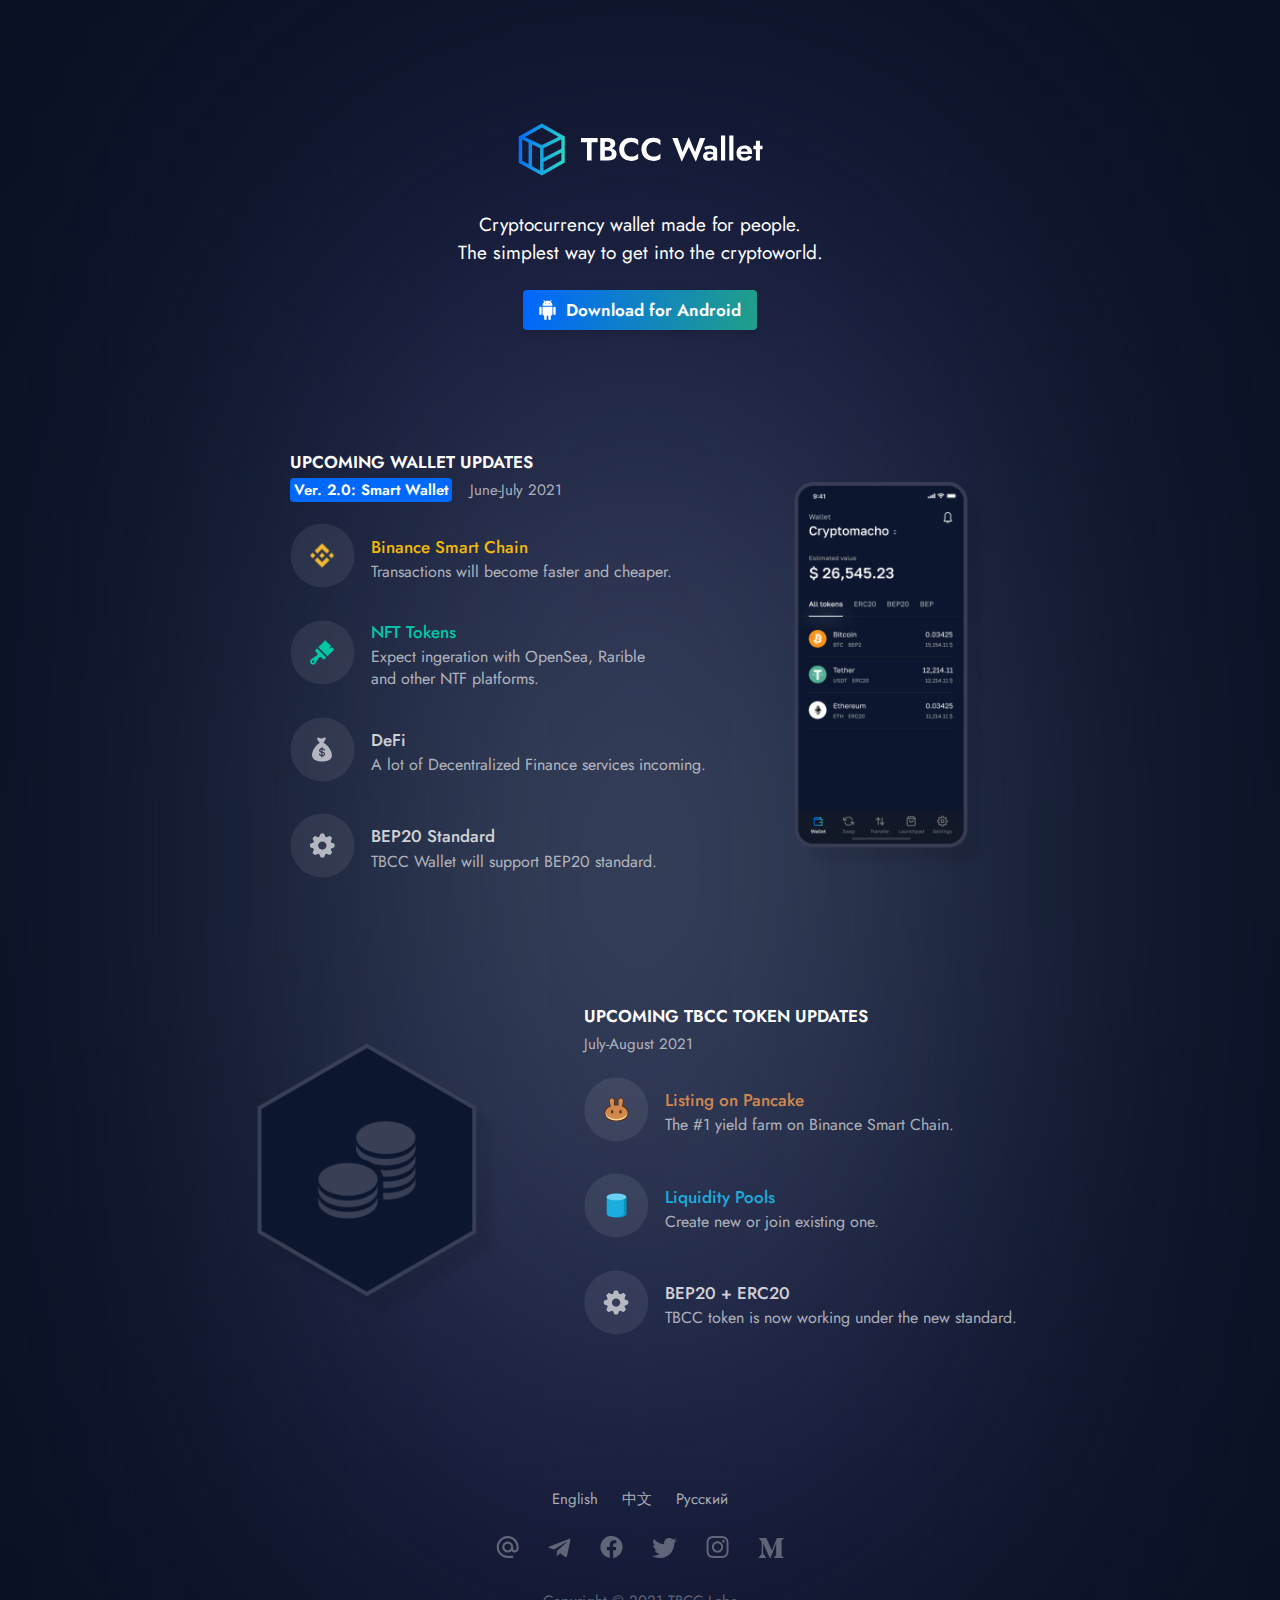
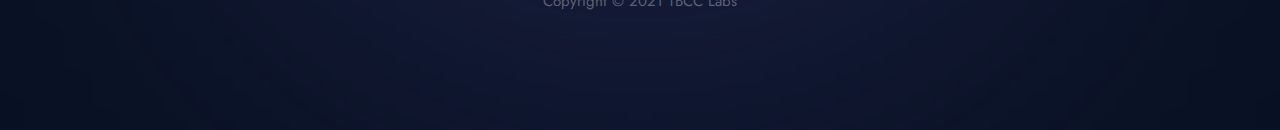
==== commit 599d6313: "lang-en" ====
--- a/index.html
+++ b/index.html
@@ -4,12 +4,27 @@
     <meta charset="utf-8">
     <meta name="viewport" content="width=device-width, initial-scale=1, user-scalable=no, shrink-to-fit=no">
     <link rel="shortcut icon" type="image/x-icon" sizes="256x256" href="favicon.ico"/>
-    <link rel="stylesheet" href="css/aos.css">
     <link rel="stylesheet" href="css/style.css">
     <title>TBCC Wallet</title>
   </head>
 <body>
 
+
+<!-- Yandex.Metrika counter -->
+<script type="text/javascript" >
+    (function(m,e,t,r,i,k,a){m[i]=m[i]||function(){(m[i].a=m[i].a||[]).push(arguments)};
+        m[i].l=1*new Date();k=e.createElement(t),a=e.getElementsByTagName(t)[0],k.async=1,k.src=r,a.parentNode.insertBefore(k,a)})
+    (window, document, "script", "https://mc.yandex.ru/metrika/tag.js", "ym");
+
+    ym(75607003, "init", {
+        clickmap:true,
+        trackLinks:true,
+        accurateTrackBounce:true
+    });
+</script>
+<noscript><div><img src="https://mc.yandex.ru/watch/75607003" style="position:absolute; left:-9999px;" alt="" /></div></noscript>
+<!-- /Yandex.Metrika counter -->
+
 <!--заглушка-->
 <section>
     <div class="center-block">
@@ -18,12 +33,12 @@
             <img src="img/logo.svg" alt="">
         </a>
 
-        <p id="plugP">
+        <p id="plugP" style="margin-bottom: 0">
             Cryptocurrency wallet made for people.
-            The simplest way to get into the cryptoworld.
         </p>
-
-        <a href="#" class="btn">
+        <p id="plugPTwo" style="margin-top: 0">The simplest way to get into the cryptoworld.</p>
+
+        <a href="https://hk.tbcc.tech/update/tbccwallet.apk" class="btn">
             <svg width="17" height="20" viewBox="0 0 17 20" fill="none" xmlns="http://www.w3.org/2000/svg">
                 <g clip-path="url(#clip0)">
                     <path d="M1.41553 6.65836C0.726525 6.65836 0.167969 7.21691 0.167969 7.90592V13.7279C0.167969 14.4169 0.726525 14.9754 1.41553 14.9754C2.10454 14.9754 2.66309 14.4169 2.66309 13.7279V7.90592C2.66309 7.21691 2.10454 6.65836 1.41553 6.65836Z" fill="white"/>
@@ -44,9 +59,9 @@
 
         <div class="two-block">
             <div class="column-one">
-                <h2>Upcoming Wallet updates</h2>
+                <h2 id="plugCaption">Upcoming Wallet updates</h2>
                 <div class="caption">
-                    <i id="plugCaption">Ver. 2.0: Smart Wallet</i>
+                    <i id="plugVersion">Ver. 2.0: Smart Wallet</i>
                     <span id="plugCaptionSpan">June-July 2021</span>
                 </div>
                 <div class="column__list">
@@ -64,9 +79,9 @@
                             <img src="img/icon2.svg" alt="">
                         </div>
                         <div class="text">
-                            <div class="name name--green">NFT Tokens</div>
-                            <p id="plugItemTwo">
-                                Expeсt ingeration with OpenSea, Rarible<br>
+                            <div class="name name--green" id="plugSpanOne">NFT Tokens</div>
+                            <p id="plugItemTwo" style="max-width: 280px">
+                                Expeсt ingeration with OpenSea, Rarible
                                 and other NTF platforms.
                             </p>
                         </div>
@@ -77,7 +92,7 @@
                         </div>
                         <div class="text">
                             <div class="name">DeFi</div>
-                            <p id="plugItemFour">A lot of DeFi services incoming. Stay tuned!</p>
+                            <p id="plugItemFour">A lot of Decentralized Finance services incoming.</p>
                         </div>
                     </div>
                     <div class="list-item">
@@ -85,7 +100,7 @@
                             <img src="img/icon3.svg" alt="">
                         </div>
                         <div class="text">
-                            <div class="name">BEP20 Standard</div>
+                            <div class="name" id="plugSpanTwo">BEP20 Standard</div>
                             <p id="plugItemThree">
                                 TBCC Wallet will support BEP20 standard.
                             </p>
@@ -95,11 +110,9 @@
             </div>
             <div class="column-two">
                 <div class="img">
-                    <img src="img/plug.png"
-                         alt=""
-                         srcset="
-                            img/plug.png  1x,
-                            img/plug2.png  2x"
+                    <img src="img/plug2.png"
+                         alt="img"
+                         srcset="img/plug2.png 2x"
                     >
                 </div>
             </div>
@@ -108,18 +121,13 @@
         <div class="two-block reverse">
             <div class="column-two">
                 <div class="img">
-                    <img src="img/token2x.png"
-                         alt=""
-                         srcset="
-                            img/token1x.png  1x,
-                            img/token2x.png  2x"
-                    >
+                    <img src="img/token1x.png">
                 </div>
             </div>
             <div class="column-one">
-                <h2>Upcoming TBCC Token updates</h2>
+                <h2 id="plugH2Two">Upcoming TBCC Token updates</h2>
                 <div class="caption">
-                    <span style="margin-left: 0">July-August 2021</span>
+                    <span style="margin-left: 0; margin-top: -2px" id="plugSpanThree">July-August 2021</span>
                 </div>
                 <div class="column__list">
                     <div class="list-item">
@@ -127,8 +135,8 @@
                             <img src="img/icon5.svg" alt="">
                         </div>
                         <div class="text">
-                            <div class="name name--orange">Listing on Pancake</div>
-                            <p>The #1 yield farm on Binance Smart Chain.</p>
+                            <div class="name name--orange" id="plugSpanFour">Listing on Pancake</div>
+                            <p id="plugItemFive" class="no-wrap">The #1 yield farm on Binance Smart Chain.</p>
                         </div>
                     </div>
                     <div class="list-item">
@@ -136,9 +144,9 @@
                             <img src="img/icon6.svg" alt="">
                         </div>
                         <div class="text">
-                            <div class="name name--blue">Liquidity Pools</div>
-                            <p>
-                                Create new or join existing one
+                            <div class="name name--blue" id="plugSpanFive">Liquidity Pools</div>
+                            <p id="plugItemSix" class="no-wrap">
+                                Create new or join existing one.
                             </p>
                         </div>
                     </div>
@@ -148,7 +156,7 @@
                         </div>
                         <div class="text">
                             <div class="name">BEP20 + ERC20</div>
-                            <p>TBCC token is now working under the new standard</p>
+                            <p id="plugItemSeven" class="no-wrap">TBCC token is now working under the new standard.</p>
                         </div>
                     </div>
                 </div>
@@ -156,28 +164,33 @@
         </div>
 
         <div class="lang-box">
-            <span id="lang-ch">简体中文</span>
             <span id="lang-en">English</span>
+            <span id="lang-zh">中文</span>
             <span id="lang-ru">Русский</span>
         </div>
 
         <div class="soc-box">
-            <a href="#">
+            <a href="mailto:feedback@tbccwallet.com">
                 <svg width="23" height="22" viewBox="0 0 23 22" fill="none" xmlns="http://www.w3.org/2000/svg">
                     <path d="M11.7123 0C5.64028 0 0.71228 4.928 0.71228 11C0.71228 17.072 5.64028 22 11.7123 22H17.2123V19.8H11.7123C6.93828 19.8 2.91228 15.774 2.91228 11C2.91228 6.226 6.93828 2.2 11.7123 2.2C16.4863 2.2 20.5123 6.226 20.5123 11V12.573C20.5123 13.442 19.7313 14.3 18.8623 14.3C17.9933 14.3 17.2123 13.442 17.2123 12.573V11C17.2123 7.964 14.7483 5.5 11.7123 5.5C8.67628 5.5 6.21228 7.964 6.21228 11C6.21228 14.036 8.67628 16.5 11.7123 16.5C13.2303 16.5 14.6163 15.884 15.6063 14.883C16.3213 15.862 17.5533 16.5 18.8623 16.5C21.0293 16.5 22.7123 14.74 22.7123 12.573V11C22.7123 4.928 17.7843 0 11.7123 0ZM11.7123 14.3C9.88628 14.3 8.41228 12.826 8.41228 11C8.41228 9.174 9.88628 7.7 11.7123 7.7C13.5383 7.7 15.0123 9.174 15.0123 11C15.0123 12.826 13.5383 14.3 11.7123 14.3Z" fill="white" fill-opacity="0.32"/>
                 </svg>
             </a>
-            <a href="https://t.me/joinchat/AAAAAFKdWltCBS0pf0ETiQ">
+            <a href="https://t.me/tbcc_news">
                 <svg width="23" height="20" viewBox="0 0 23 20" fill="none" xmlns="http://www.w3.org/2000/svg">
                     <path d="M20.9279 0.895567L1.44176 8.40964C0.112916 8.94285 0.119189 9.68516 1.20129 10.0166L6.2009 11.5775L17.7788 4.27256C18.3256 3.94114 18.8264 4.11887 18.4145 4.4848L9.03423 12.9503L9.13041 13.1186L9.03423 12.9513L8.68921 18.1078C8.88517 18.1053 9.07802 18.0585 9.2533 17.9709C9.42858 17.8833 9.58174 17.7571 9.70126 17.6018L12.1321 15.2389L17.1871 18.9756C18.1176 19.4879 18.7888 19.2223 19.0209 18.1109L22.3393 2.4722C22.6791 1.1099 21.8197 0.492001 20.93 0.895567" fill="white"/>
                 </svg>
             </a>
-            <a href="https://m.facebook.com/TBCC-Labs-112734580490523/">
+            <a href="https://www.facebook.com/TBCC-Labs-112734580490523/" class="facebook">
                 <svg width="23" height="22" viewBox="0 0 23 22" fill="none" xmlns="http://www.w3.org/2000/svg">
                     <path d="M22.5502 11.0687C22.5504 8.95335 21.9444 6.88221 20.8039 5.1006C19.6635 3.31899 18.0363 1.90154 16.1151 1.01612C14.194 0.130707 12.0593 -0.185581 9.96393 0.104716C7.86856 0.395012 5.90028 1.27973 4.29219 2.6541C2.6841 4.02846 1.50357 5.8349 0.890414 7.85946C0.277253 9.88403 0.25715 12.0419 0.832484 14.0775C1.40782 16.1132 2.55449 17.9413 4.13669 19.3454C5.7189 20.7495 7.67035 21.6707 9.75994 22V14.2608H6.93329V11.0687H9.75994V8.6296C9.69834 8.06038 9.76279 7.48458 9.94873 6.94308C10.1347 6.40157 10.4375 5.90764 10.8358 5.49635C11.2341 5.08506 11.7181 4.76649 12.2533 4.56326C12.7886 4.36003 13.362 4.27712 13.9329 4.32042C14.7578 4.33149 15.5815 4.409 16.3942 4.5485V7.25004H15.0036C14.7651 7.21912 14.5228 7.24197 14.2943 7.31692C14.0658 7.39187 13.857 7.51701 13.6832 7.68318C13.5094 7.84935 13.375 8.05232 13.2898 8.2772C13.2047 8.50209 13.1709 8.74318 13.1911 8.98279V11.0577H16.2691L15.7786 14.2486H13.1911V21.9889C15.7989 21.5879 18.1767 20.266 19.8936 18.2626C21.6106 16.2593 22.553 13.7071 22.5502 11.0687Z" fill="white"/>
                 </svg>
             </a>
-            <a href="#">
+            <a href="https://m.facebook.com/TBCC-Labs-112734580490523/" class="facebook-mobile">
+                <svg width="23" height="22" viewBox="0 0 23 22" fill="none" xmlns="http://www.w3.org/2000/svg">
+                    <path d="M22.5502 11.0687C22.5504 8.95335 21.9444 6.88221 20.8039 5.1006C19.6635 3.31899 18.0363 1.90154 16.1151 1.01612C14.194 0.130707 12.0593 -0.185581 9.96393 0.104716C7.86856 0.395012 5.90028 1.27973 4.29219 2.6541C2.6841 4.02846 1.50357 5.8349 0.890414 7.85946C0.277253 9.88403 0.25715 12.0419 0.832484 14.0775C1.40782 16.1132 2.55449 17.9413 4.13669 19.3454C5.7189 20.7495 7.67035 21.6707 9.75994 22V14.2608H6.93329V11.0687H9.75994V8.6296C9.69834 8.06038 9.76279 7.48458 9.94873 6.94308C10.1347 6.40157 10.4375 5.90764 10.8358 5.49635C11.2341 5.08506 11.7181 4.76649 12.2533 4.56326C12.7886 4.36003 13.362 4.27712 13.9329 4.32042C14.7578 4.33149 15.5815 4.409 16.3942 4.5485V7.25004H15.0036C14.7651 7.21912 14.5228 7.24197 14.2943 7.31692C14.0658 7.39187 13.857 7.51701 13.6832 7.68318C13.5094 7.84935 13.375 8.05232 13.2898 8.2772C13.2047 8.50209 13.1709 8.74318 13.1911 8.98279V11.0577H16.2691L15.7786 14.2486H13.1911V21.9889C15.7989 21.5879 18.1767 20.266 19.8936 18.2626C21.6106 16.2593 22.553 13.7071 22.5502 11.0687Z" fill="white"/>
+                </svg>
+            </a>
+            <a href=" https://twitter.com/LabsTbcc" >
                 <svg width="25" height="20" viewBox="0 0 25 20" fill="none" xmlns="http://www.w3.org/2000/svg">
                     <path d="M24.6788 2.37236C23.7741 2.77326 22.8022 3.04414 21.7805 3.16658C22.8347 2.53575 23.6234 1.5429 23.9995 0.373289C23.009 0.961624 21.9249 1.37575 20.7945 1.59766C20.0342 0.78596 19.0273 0.247955 17.93 0.0671694C16.8327 -0.113617 15.7064 0.0729309 14.726 0.59785C13.7456 1.12277 12.9659 1.95669 12.5079 2.97014C12.05 3.98359 11.9395 5.11988 12.1936 6.20257C10.1866 6.1018 8.22317 5.58015 6.43082 4.67147C4.63848 3.76279 3.05722 2.48739 1.78969 0.928046C1.35629 1.67567 1.10708 2.54248 1.10708 3.46563C1.10659 4.29667 1.31125 5.11499 1.70288 5.84798C2.09451 6.58096 2.66101 7.20594 3.35211 7.66748C2.55061 7.64198 1.7668 7.42541 1.0659 7.03579V7.1008C1.06582 8.26638 1.46901 9.39609 2.20704 10.2982C2.94507 11.2004 3.9725 11.8194 5.11498 12.0503C4.37146 12.2515 3.59193 12.2811 2.83528 12.137C3.15762 13.1399 3.78551 14.0169 4.63105 14.6452C5.47659 15.2735 6.49745 15.6217 7.55071 15.641C5.76274 17.0446 3.55461 17.806 1.28152 17.8026C0.878871 17.8027 0.476558 17.7792 0.0766602 17.7322C2.38397 19.2157 5.06984 20.003 7.81292 20C17.0986 20 22.1749 12.3092 22.1749 5.63915C22.1749 5.42245 22.1694 5.20358 22.1597 4.98687C23.1471 4.27281 23.9994 3.38858 24.6767 2.37562L24.6788 2.37236Z" fill="white" fill-opacity="0.32"/>
                 </svg>
@@ -187,7 +200,7 @@
                     <path d="M11.5503 1.98202C14.4874 1.98202 14.8353 1.9932 15.9952 2.04612C17.0677 2.09507 17.6501 2.27427 18.0378 2.42487C18.5512 2.62442 18.9177 2.86282 19.3026 3.24773C19.6875 3.63263 19.9259 3.99911 20.1254 4.51251C20.276 4.90017 20.4552 5.48261 20.5042 6.55506C20.5571 7.71501 20.5683 8.06288 20.5683 11C20.5683 13.9372 20.5571 14.285 20.5042 15.4449C20.4552 16.5174 20.276 17.0999 20.1254 17.4875C19.9259 18.0009 19.6875 18.3674 19.3026 18.7523C18.9177 19.1372 18.5512 19.3756 18.0378 19.5751C17.6501 19.7258 17.0677 19.905 15.9952 19.9539C14.8355 20.0068 14.4876 20.018 11.5503 20.018C8.61296 20.018 8.26508 20.0068 7.10535 19.9539C6.03286 19.905 5.45042 19.7258 5.06281 19.5751C4.54936 19.3756 4.18288 19.1372 3.79798 18.7523C3.41307 18.3674 3.17466 18.0009 2.97516 17.4875C2.82452 17.0999 2.64532 16.5174 2.59637 15.445C2.54345 14.285 2.53227 13.9372 2.53227 11C2.53227 8.06288 2.54345 7.71501 2.59637 6.5551C2.64532 5.48261 2.82452 4.90017 2.97516 4.51251C3.17466 3.99911 3.41307 3.63263 3.79798 3.24773C4.18288 2.86282 4.54936 2.62442 5.06281 2.42487C5.45042 2.27427 6.03286 2.09507 7.10531 2.04612C8.26525 1.9932 8.61313 1.98202 11.5503 1.98202ZM11.5503 0C8.56283 0 8.18827 0.0126627 7.01501 0.0661955C5.84414 0.119641 5.04456 0.305565 4.34483 0.577508C3.62148 0.85862 3.00804 1.23475 2.39652 1.84627C1.785 2.45779 1.40887 3.07123 1.12776 3.79458C0.855814 4.49431 0.66989 5.29389 0.616445 6.46476C0.562912 7.63798 0.550293 8.01258 0.550293 11C0.550293 13.9875 0.562912 14.3621 0.616445 15.5353C0.66989 16.7062 0.855814 17.5057 1.12776 18.2055C1.40887 18.9288 1.785 19.5423 2.39652 20.1538C3.00804 20.7653 3.62148 21.1414 4.34483 21.4225C5.04456 21.6945 5.84414 21.8804 7.01501 21.9338C8.18827 21.9874 8.56283 22 11.5503 22C14.5377 22 14.9123 21.9874 16.0855 21.9338C17.2564 21.8804 18.056 21.6945 18.7557 21.4225C19.4791 21.1414 20.0925 20.7653 20.704 20.1538C21.3155 19.5423 21.6917 18.9288 21.9728 18.2055C22.2447 17.5057 22.4307 16.7062 22.4841 15.5353C22.5376 14.3621 22.5503 13.9875 22.5503 11C22.5503 8.01258 22.5376 7.63798 22.4841 6.46476C22.4307 5.29389 22.2447 4.49431 21.9728 3.79458C21.6917 3.07123 21.3155 2.45779 20.704 1.84627C20.0925 1.23475 19.4791 0.85862 18.7557 0.577508C18.056 0.305565 17.2564 0.119641 16.0855 0.0661955C14.9123 0.0126627 14.5377 0 11.5503 0ZM11.5503 5.35136C8.43061 5.35136 5.9016 7.88036 5.9016 11C5.9016 14.1197 8.43061 16.6487 11.5503 16.6487C14.6699 16.6487 17.1989 14.1197 17.1989 11C17.1989 7.88036 14.6699 5.35136 11.5503 5.35136ZM11.5503 14.6667C9.52524 14.6667 7.88358 13.0251 7.88358 11C7.88358 8.97499 9.52524 7.33333 11.5503 7.33333C13.5753 7.33333 15.217 8.97499 15.217 11C15.217 13.0251 13.5753 14.6667 11.5503 14.6667ZM18.7421 5.12819C18.7421 5.85721 18.1511 6.44821 17.4221 6.44821C16.6931 6.44821 16.1021 5.85721 16.1021 5.12819C16.1021 4.39916 16.6931 3.80821 17.4221 3.80821C18.1511 3.80821 18.7421 4.39916 18.7421 5.12819Z" fill="white"/>
                 </svg>
             </a>
-            <a href="#">
+            <a href="https://tbcclabs.medium.com/">
                 <svg width="26" height="20" viewBox="0 0 26 20" fill="none" xmlns="http://www.w3.org/2000/svg">
                     <path d="M23.8115 2.35024L25.8181 0.422258V0H18.8688L13.9163 12.3863L8.28288 0H0.996467V0.422258L3.34017 3.25696C3.5693 3.46645 3.68714 3.77414 3.65768 4.08183V15.2209C3.72969 15.6236 3.60203 16.0327 3.32053 16.3241L0.678955 19.5417V19.9574H8.16177V19.5352L5.52347 16.3273C5.38211 16.1838 5.27578 16.0096 5.21276 15.8183C5.14974 15.6269 5.13173 15.4237 5.16013 15.2242V5.58756L11.7297 19.964H12.4924L18.1421 5.58756V17.0409C18.1421 17.3421 18.1421 17.4043 17.9457 17.6039L15.913 19.5777V20H25.7722V19.5777L23.8115 17.6498C23.6413 17.5188 23.5529 17.2995 23.5889 17.0867V2.91326C23.572 2.80807 23.5837 2.70026 23.6229 2.60117C23.6621 2.50209 23.7272 2.41541 23.8115 2.35024Z" fill="white" fill-opacity="0.32"/>
                 </svg>
@@ -202,7 +215,6 @@
 <!-- конец заглушки-->
 
     <script src="js/jquery.min.js"></script>
-    <script src="js/aos.js"></script>
     <script src="js/scripts.js"></script>
   </body>
 </html>
--- a/css/style.css
+++ b/css/style.css
@@ -1,123 +1,27 @@
 @font-face {
-  font-family: 'Gilroy';
-  src: url("../fonts/Gilroy-Regular.eot");
-  src: local("Gilroy Regular"), local("Gilroy-Regular"), url("../fonts/Gilroy-Regular.eot?#iefix") format("embedded-opentype"), url("../fonts/Gilroy-Regular.woff2") format("woff2"), url("../fonts/Gilroy-Regular.woff") format("woff"), url("../fonts/Gilroy-Regular.ttf") format("truetype");
+  font-family: 'Jost-SemiBold';
+  src: url("../fonts/Jost-SemiBold.eot");
+  src: local("Jost SemiBold"), local("Jost-SemiBold"), url("../fonts/Jost-SemiBold.eot?#iefix") format("embedded-opentype"), url("../fonts/Jost-SemiBold.woff2") format("woff2"), url("../fonts/Jost-SemiBold.woff") format("woff"), url("../fonts/Jost-SemiBold.ttf") format("truetype");
+  font-weight: 600;
+  font-style: normal; }
+@font-face {
+  font-family: 'Jost-Regular';
+  src: url("../fonts/Jost-Regular.eot");
+  src: local("Jost Regular"), local("Jost-Regular"), url("../fonts/Jost-Regular.eot?#iefix") format("embedded-opentype"), url("../fonts/Jost-Regular.woff2") format("woff2"), url("../fonts/Jost-Regular.woff") format("woff"), url("../fonts/Jost-Regular.ttf") format("truetype");
   font-weight: normal;
   font-style: normal; }
 @font-face {
-  font-family: 'Gilroy-ExtraboldItalic';
-  src: url("../fonts/Gilroy-ExtraboldItalic.eot");
-  src: local("Gilroy Extrabold Italic"), local("Gilroy-ExtraboldItalic"), url("../fonts/Gilroy-ExtraboldItalic.eot?#iefix") format("embedded-opentype"), url("../fonts/Gilroy-ExtraboldItalic.woff2") format("woff2"), url("../fonts/Gilroy-ExtraboldItalic.woff") format("woff"), url("../fonts/Gilroy-ExtraboldItalic.ttf") format("truetype");
-  font-weight: 800;
-  font-style: italic; }
-@font-face {
-  font-family: 'Gilroy-Bold';
-  src: url("../fonts/Gilroy-Bold.eot");
-  src: local("Gilroy Bold"), local("Gilroy-Bold"), url("../fonts/Gilroy-Bold.eot?#iefix") format("embedded-opentype"), url("../fonts/Gilroy-Bold.woff2") format("woff2"), url("../fonts/Gilroy-Bold.woff") format("woff"), url("../fonts/Gilroy-Bold.ttf") format("truetype");
+  font-family: 'Jost-Bold';
+  src: url("../fonts/Jost-Bold.eot");
+  src: local("Jost Bold"), local("Jost-Bold"), url("../fonts/Jost-Bold.eot?#iefix") format("embedded-opentype"), url("../fonts/Jost-Bold.woff2") format("woff2"), url("../fonts/Jost-Bold.woff") format("woff"), url("../fonts/Jost-Bold.ttf") format("truetype");
   font-weight: bold;
   font-style: normal; }
 @font-face {
-  font-family: 'Gilroy-Black';
-  src: url("../fonts/Gilroy-Black.eot");
-  src: local("Gilroy Black"), local("Gilroy-Black"), url("../fonts/Gilroy-Black.eot?#iefix") format("embedded-opentype"), url("../fonts/Gilroy-Black.woff2") format("woff2"), url("../fonts/Gilroy-Black.woff") format("woff"), url("../fonts/Gilroy-Black.ttf") format("truetype");
-  font-weight: 900;
-  font-style: normal; }
-@font-face {
-  font-family: 'Gilroy-Light';
-  src: url("../fonts/Gilroy-Light.eot");
-  src: local("Gilroy Light"), local("Gilroy-Light"), url("../fonts/Gilroy-Light.eot?#iefix") format("embedded-opentype"), url("../fonts/Gilroy-Light.woff2") format("woff2"), url("../fonts/Gilroy-Light.woff") format("woff"), url("../fonts/Gilroy-Light.ttf") format("truetype");
-  font-weight: 300;
-  font-style: normal; }
-@font-face {
-  font-family: 'Gilroy-Semibold';
-  src: url("../fonts/Gilroy-Semibold.eot");
-  src: local("Gilroy Semibold"), local("Gilroy-Semibold"), url("../fonts/Gilroy-Semibold.eot?#iefix") format("embedded-opentype"), url("../fonts/Gilroy-Semibold.woff2") format("woff2"), url("../fonts/Gilroy-Semibold.woff") format("woff"), url("../fonts/Gilroy-Semibold.ttf") format("truetype");
-  font-weight: 600;
-  font-style: normal; }
-@font-face {
-  font-family: 'Gilroy-Medium';
-  src: url("../fonts/Gilroy-Medium.eot");
-  src: local("Gilroy Medium"), local("Gilroy-Medium"), url("../fonts/Gilroy-Medium.eot?#iefix") format("embedded-opentype"), url("../fonts/Gilroy-Medium.woff2") format("woff2"), url("../fonts/Gilroy-Medium.woff") format("woff"), url("../fonts/Gilroy-Medium.ttf") format("truetype");
+  font-family: 'Jost-Medium';
+  src: url("../fonts/Jost-Medium.eot");
+  src: local("Jost Medium"), local("Jost-Medium"), url("../fonts/Jost-Medium.eot?#iefix") format("embedded-opentype"), url("../fonts/Jost-Medium.woff2") format("woff2"), url("../fonts/Jost-Medium.woff") format("woff"), url("../fonts/Jost-Medium.ttf") format("truetype");
   font-weight: 500;
   font-style: normal; }
-@font-face {
-  font-family: 'Gilroy-MediumItalic';
-  src: url("../fonts/Gilroy-MediumItalic.eot");
-  src: local("Gilroy Medium Italic"), local("Gilroy-MediumItalic"), url("../fonts/Gilroy-MediumItalic.eot?#iefix") format("embedded-opentype"), url("../fonts/Gilroy-MediumItalic.woff2") format("woff2"), url("../fonts/Gilroy-MediumItalic.woff") format("woff"), url("../fonts/Gilroy-MediumItalic.ttf") format("truetype");
-  font-weight: 500;
-  font-style: italic; }
-@font-face {
-  font-family: 'Gilroy-BlackItalic';
-  src: url("../fonts/Gilroy-BlackItalic.eot");
-  src: local("Gilroy Black Italic"), local("Gilroy-BlackItalic"), url("../fonts/Gilroy-BlackItalic.eot?#iefix") format("embedded-opentype"), url("../fonts/Gilroy-BlackItalic.woff2") format("woff2"), url("../fonts/Gilroy-BlackItalic.woff") format("woff"), url("../fonts/Gilroy-BlackItalic.ttf") format("truetype");
-  font-weight: 900;
-  font-style: italic; }
-@font-face {
-  font-family: 'Gilroy-UltraLight';
-  src: url("../fonts/Gilroy-UltraLight.eot");
-  src: local("Gilroy UltraLight"), local("Gilroy-UltraLight"), url("../fonts/Gilroy-UltraLight.eot?#iefix") format("embedded-opentype"), url("../fonts/Gilroy-UltraLight.woff2") format("woff2"), url("../fonts/Gilroy-UltraLight.woff") format("woff"), url("../fonts/Gilroy-UltraLight.ttf") format("truetype");
-  font-weight: 200;
-  font-style: normal; }
-@font-face {
-  font-family: 'Gilroy-RegularItalic';
-  src: url("../fonts/Gilroy-RegularItalic.eot");
-  src: local("Gilroy Regular Italic"), local("Gilroy-RegularItalic"), url("../fonts/Gilroy-RegularItalic.eot?#iefix") format("embedded-opentype"), url("../fonts/Gilroy-RegularItalic.woff2") format("woff2"), url("../fonts/Gilroy-RegularItalic.woff") format("woff"), url("../fonts/Gilroy-RegularItalic.ttf") format("truetype");
-  font-weight: normal;
-  font-style: italic; }
-@font-face {
-  font-family: 'Gilroy-SemiboldItalic';
-  src: url("../fonts/Gilroy-SemiboldItalic.eot");
-  src: local("Gilroy Semibold Italic"), local("Gilroy-SemiboldItalic"), url("../fonts/Gilroy-SemiboldItalic.eot?#iefix") format("embedded-opentype"), url("../fonts/Gilroy-SemiboldItalic.woff2") format("woff2"), url("../fonts/Gilroy-SemiboldItalic.woff") format("woff"), url("../fonts/Gilroy-SemiboldItalic.ttf") format("truetype");
-  font-weight: 600;
-  font-style: italic; }
-@font-face {
-  font-family: 'Gilroy-HeavyItalic';
-  src: url("../fonts/Gilroy-HeavyItalic.eot");
-  src: local("Gilroy Heavy Italic"), local("Gilroy-HeavyItalic"), url("../fonts/Gilroy-HeavyItalic.eot?#iefix") format("embedded-opentype"), url("../fonts/Gilroy-HeavyItalic.woff2") format("woff2"), url("../fonts/Gilroy-HeavyItalic.woff") format("woff"), url("../fonts/Gilroy-HeavyItalic.ttf") format("truetype");
-  font-weight: 900;
-  font-style: italic; }
-@font-face {
-  font-family: 'Gilroy-Extrabold';
-  src: url("../fonts/Gilroy-Extrabold.eot");
-  src: local("Gilroy Extrabold"), local("Gilroy-Extrabold"), url("../fonts/Gilroy-Extrabold.eot?#iefix") format("embedded-opentype"), url("../fonts/Gilroy-Extrabold.woff2") format("woff2"), url("../fonts/Gilroy-Extrabold.woff") format("woff"), url("../fonts/Gilroy-Extrabold.ttf") format("truetype");
-  font-weight: 800;
-  font-style: normal; }
-@font-face {
-  font-family: 'Gilroy-BoldItalic';
-  src: url("../fonts/Gilroy-BoldItalic.eot");
-  src: local("Gilroy Bold Italic"), local("Gilroy-BoldItalic"), url("../fonts/Gilroy-BoldItalic.eot?#iefix") format("embedded-opentype"), url("../fonts/Gilroy-BoldItalic.woff2") format("woff2"), url("../fonts/Gilroy-BoldItalic.woff") format("woff"), url("../fonts/Gilroy-BoldItalic.ttf") format("truetype");
-  font-weight: bold;
-  font-style: italic; }
-@font-face {
-  font-family: 'Gilroy-UltraLightItalic';
-  src: url("../fonts/Gilroy-UltraLightItalic.eot");
-  src: local("Gilroy UltraLight Italic"), local("Gilroy-UltraLightItalic"), url("../fonts/Gilroy-UltraLightItalic.eot?#iefix") format("embedded-opentype"), url("../fonts/Gilroy-UltraLightItalic.woff2") format("woff2"), url("../fonts/Gilroy-UltraLightItalic.woff") format("woff"), url("../fonts/Gilroy-UltraLightItalic.ttf") format("truetype");
-  font-weight: 200;
-  font-style: italic; }
-@font-face {
-  font-family: 'Gilroy-LightItalic';
-  src: url("../fonts/Gilroy-LightItalic.eot");
-  src: local("Gilroy Light Italic"), local("Gilroy-LightItalic"), url("../fonts/Gilroy-LightItalic.eot?#iefix") format("embedded-opentype"), url("../fonts/Gilroy-LightItalic.woff2") format("woff2"), url("../fonts/Gilroy-LightItalic.woff") format("woff"), url("../fonts/Gilroy-LightItalic.ttf") format("truetype");
-  font-weight: 300;
-  font-style: italic; }
-@font-face {
-  font-family: 'Gilroy-Heavy';
-  src: url("../fonts/Gilroy-Heavy.eot");
-  src: local("Gilroy Heavy"), local("Gilroy-Heavy"), url("../fonts/Gilroy-Heavy.eot?#iefix") format("embedded-opentype"), url("../fonts/Gilroy-Heavy.woff2") format("woff2"), url("../fonts/Gilroy-Heavy.woff") format("woff"), url("../fonts/Gilroy-Heavy.ttf") format("truetype");
-  font-weight: 900;
-  font-style: normal; }
-@font-face {
-  font-family: 'Gilroy-Thin';
-  src: url("../fonts/Gilroy-Thin.eot");
-  src: local("Gilroy Thin"), local("Gilroy-Thin"), url("../fonts/Gilroy-Thin.eot?#iefix") format("embedded-opentype"), url("../fonts/Gilroy-Thin.woff2") format("woff2"), url("../fonts/Gilroy-Thin.woff") format("woff"), url("../fonts/Gilroy-Thin.ttf") format("truetype");
-  font-weight: 100;
-  font-style: normal; }
-@font-face {
-  font-family: 'Gilroy-ThinItalic';
-  src: url("../fonts/Gilroy-ThinItalic.eot");
-  src: local("Gilroy Thin Italic"), local("Gilroy-ThinItalic"), url("../fonts/Gilroy-ThinItalic.eot?#iefix") format("embedded-opentype"), url("../fonts/Gilroy-ThinItalic.woff2") format("woff2"), url("../fonts/Gilroy-ThinItalic.woff") format("woff"), url("../fonts/Gilroy-ThinItalic.ttf") format("truetype");
-  font-weight: 100;
-  font-style: italic; }
 /*reset css*/
 html, body, div, span, applet, object, iframe,
 h1, h2, h3, h4, h5, h6, p, blockquote, pre,
@@ -156,7 +60,7 @@
     text-decoration: none; }
 
 body {
-  font-family: "Golos-Regular", sans-serif;
+  font-family: "Jost-Regular", sans-serif;
   font-style: normal;
   font-weight: normal;
   font-size: 16px;
@@ -168,11 +72,11 @@
     width: 0; }
 
 p {
-  font-family: 'Gilroy', sans-serif;
+  font-family: 'Jost-Regular', sans-serif;
   font-style: normal;
   font-weight: normal;
-  font-size: 17px;
-  line-height: 1.65;
+  font-size: 19px;
+  line-height: 1.47;
   text-align: center;
   color: #FFFFFF;
   margin: 24px 0;
@@ -182,14 +86,14 @@
       text-align: left; } }
 
 h2 {
-  font-family: 'Gilroy-Semibold', sans-serif;
+  font-family: 'Jost-Semibold', sans-serif;
   font-style: normal;
   font-weight: 600;
   font-size: 17px;
   line-height: 24px;
   text-transform: uppercase;
   color: #FFFFFF;
-  margin-bottom: 10px; }
+  margin-bottom: 8px; }
 
 .btn {
   display: -webkit-box;
@@ -201,12 +105,14 @@
   -webkit-box-align: center;
   -ms-flex-align: center;
   align-items: center;
-  font-family: 'Gilroy-Semibold', sans-serif;
+  font-family: 'Jost-SemiBold', sans-serif;
   font-style: normal;
   font-size: 17px;
   line-height: 1.4;
   color: #FFFFFF;
-  width: 230px;
+  width: auto;
+  padding: 0 16px;
+  box-sizing: border-box;
   height: 40px;
   background: -o-linear-gradient(349.78deg, #0066FF 0%, #209E8B 97.55%);
   background: linear-gradient(100.22deg, #0066FF 0%, #209E8B 97.55%);
@@ -223,7 +129,7 @@
     background: linear-gradient(100.22deg, #1971F5 0%, #25BBA4 97.55%); }
   @media (max-width: 768px) {
     .btn {
-      margin-bottom: 40px; } }
+      margin-bottom: 60px; } }
   .btn svg {
     margin-right: 10px; }
 
@@ -240,9 +146,19 @@
   width: 100%;
   height: auto;
   min-height: 100vh;
-  padding: 40px 0;
+  padding: 120px 0;
   -webkit-box-sizing: border-box;
   box-sizing: border-box; }
+  @media (max-width: 768px) {
+    section {
+      padding: 35px 0; } }
+
+.logo img {
+  width: 245px;
+  height: 59px; }
+
+.no-wrap {
+  white-space: nowrap; }
 
 .center-block {
   display: -webkit-box;
@@ -328,12 +244,12 @@
     .column-one {
       width: 100%; } }
   .column-one .caption {
-    font-family: 'Gilroy-SemiBold', sans-serif;
+    font-family: 'Jost-SemiBold', sans-serif;
     font-style: normal;
     font-size: 15px;
     line-height: 1;
     color: #FFFFFF;
-    margin-bottom: 40px; }
+    margin-bottom: 24px; }
     .column-one .caption i {
       font-style: normal;
       padding: 1px 4px;
@@ -352,7 +268,7 @@
         -ms-flex-direction: column;
         flex-direction: column; } }
     .column-one .caption span {
-      font-family: 'Gilroy', sans-serif;
+      font-family: 'Jost-Regular', sans-serif;
       font-size: 15px;
       line-height: 17px;
       color: rgba(255, 255, 255, 0.64);
@@ -360,7 +276,7 @@
       @media (max-width: 768px) {
         .column-one .caption span {
           margin-left: 0;
-          margin-top: 12px; } }
+          margin-top: 8px; } }
   .column-one .column__list {
     display: -webkit-box;
     display: -ms-flexbox;
@@ -383,6 +299,9 @@
       justify-content: flex-start; }
       .column-one .column__list .list-item .logo-icon {
         margin-right: 16px; }
+        .column-one .column__list .list-item .logo-icon img {
+          width: 65px;
+          height: 65px; }
       .column-one .column__list .list-item .text {
         display: -webkit-box;
         display: -ms-flexbox;
@@ -395,7 +314,7 @@
         -ms-flex-align: start;
         align-items: flex-start; }
         .column-one .column__list .list-item .text .name {
-          font-family: 'Gilroy-Medium', sans-serif;
+          font-family: 'Jost-Medium', sans-serif;
           font-style: normal;
           font-weight: 500;
           font-size: 17px;
@@ -412,11 +331,11 @@
           .column-one .column__list .list-item .text .name.name--blue {
             color: #1AADDE; }
         .column-one .column__list .list-item .text p {
-          font-family: 'Gilroy', sans-serif;
+          font-family: 'Jost-Regular', sans-serif;
           font-style: normal;
           font-weight: normal;
-          font-size: 15px;
-          line-height: 24px;
+          font-size: 16px;
+          line-height: 22px;
           color: rgba(255, 255, 255, 0.64);
           margin: 0;
           text-align: left; }
@@ -440,7 +359,8 @@
     width: 100%;
     max-width: 227px; }
     .column-two .img img {
-      width: 100%; }
+      width: 100%;
+      height: auto; }
 
 .lang-box {
   display: -webkit-box;
@@ -454,7 +374,7 @@
   align-items: center;
   margin-bottom: 28px; }
   .lang-box span {
-    font-family: 'Gilroy', sans-serif;
+    font-family: 'Jost-Regular', sans-serif;
     font-style: normal;
     font-weight: normal;
     font-size: 15px;
@@ -471,6 +391,15 @@
     .lang-box span:hover {
       color: #FFFFFF; }
 
+.facebook-mobile {
+  display: none; }
+  @media (max-width: 768px) {
+    .facebook-mobile {
+      display: inline-flex; } }
+
+@media (max-width: 768px) {
+  .facebook {
+    display: none; } }
 .soc-box a {
   margin: 0 12px;
   -webkit-transition: all 0.5s ease;
@@ -488,7 +417,7 @@
       margin-left: 0; } }
 
 .corp {
-  font-family: 'Gilroy', sans-serif;
+  font-family: 'Jost-Regular', sans-serif;
   font-style: normal;
   font-weight: normal;
   font-size: 15px;
